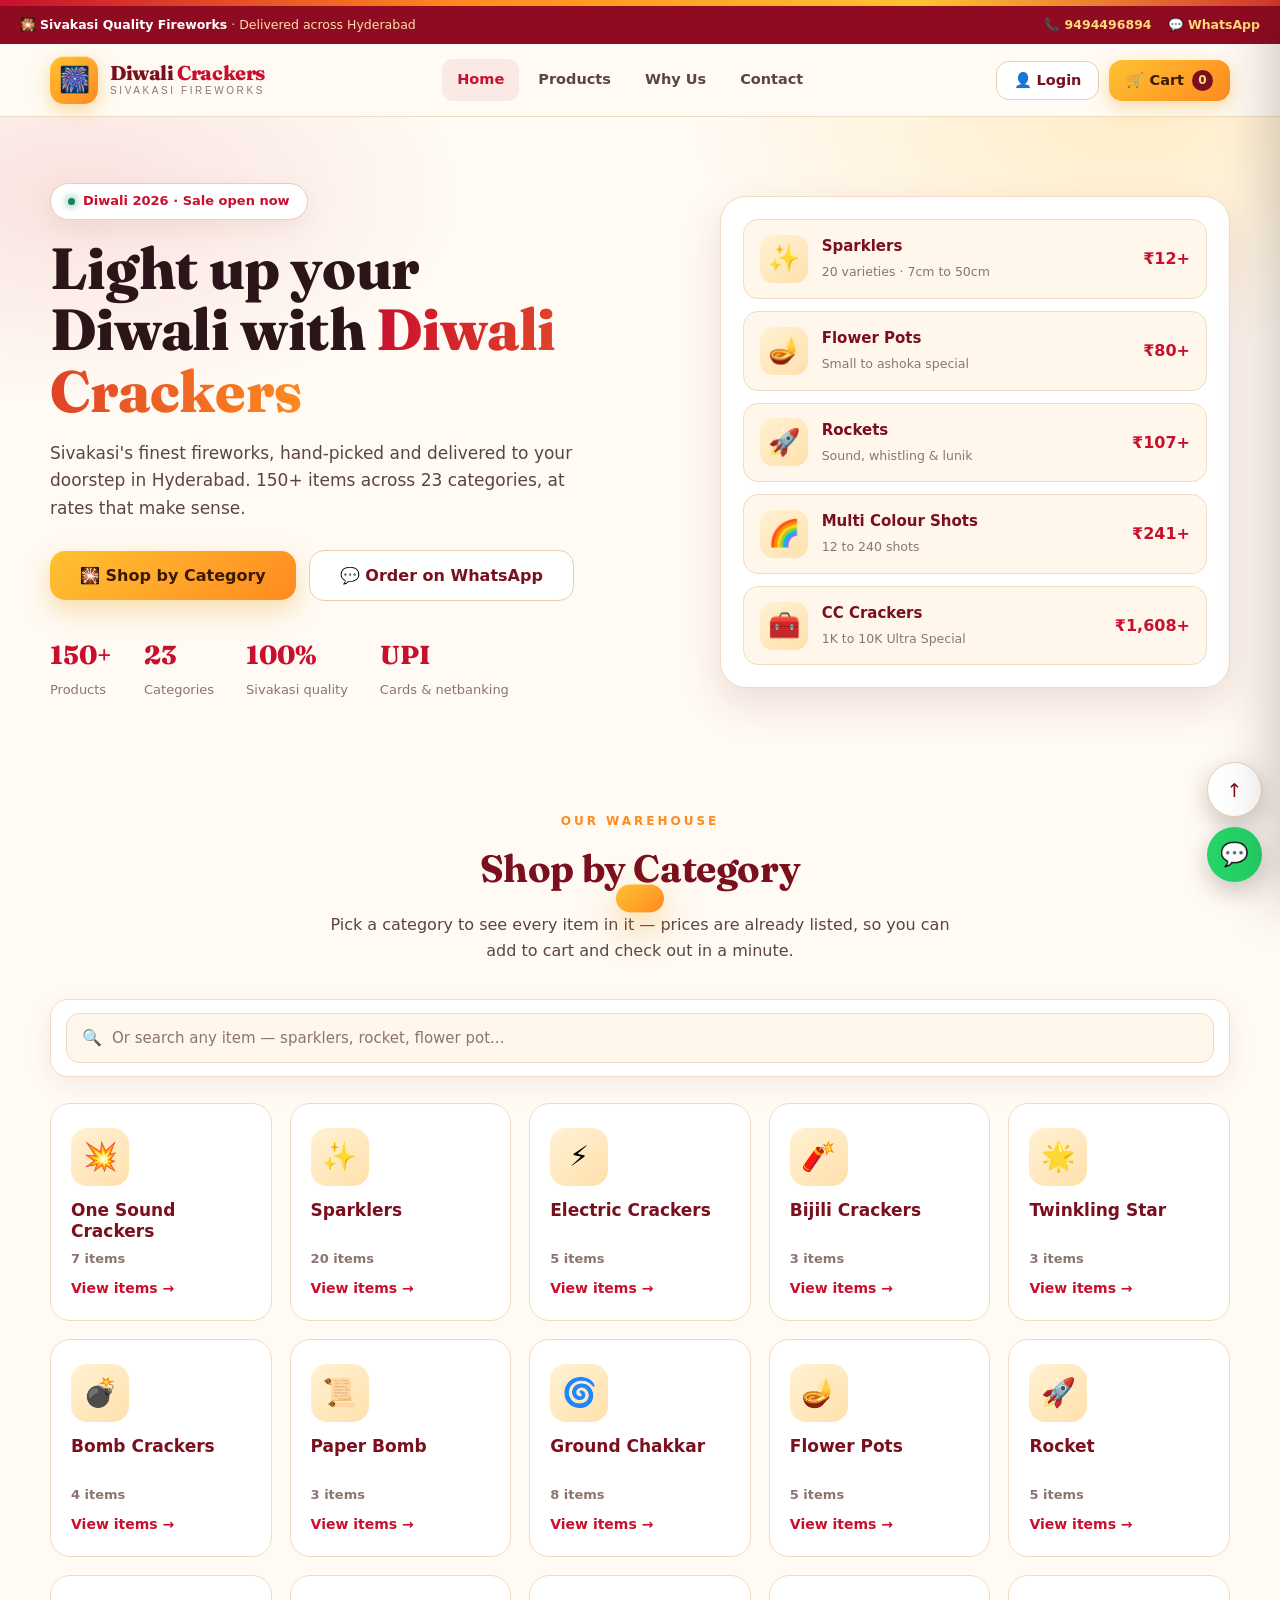
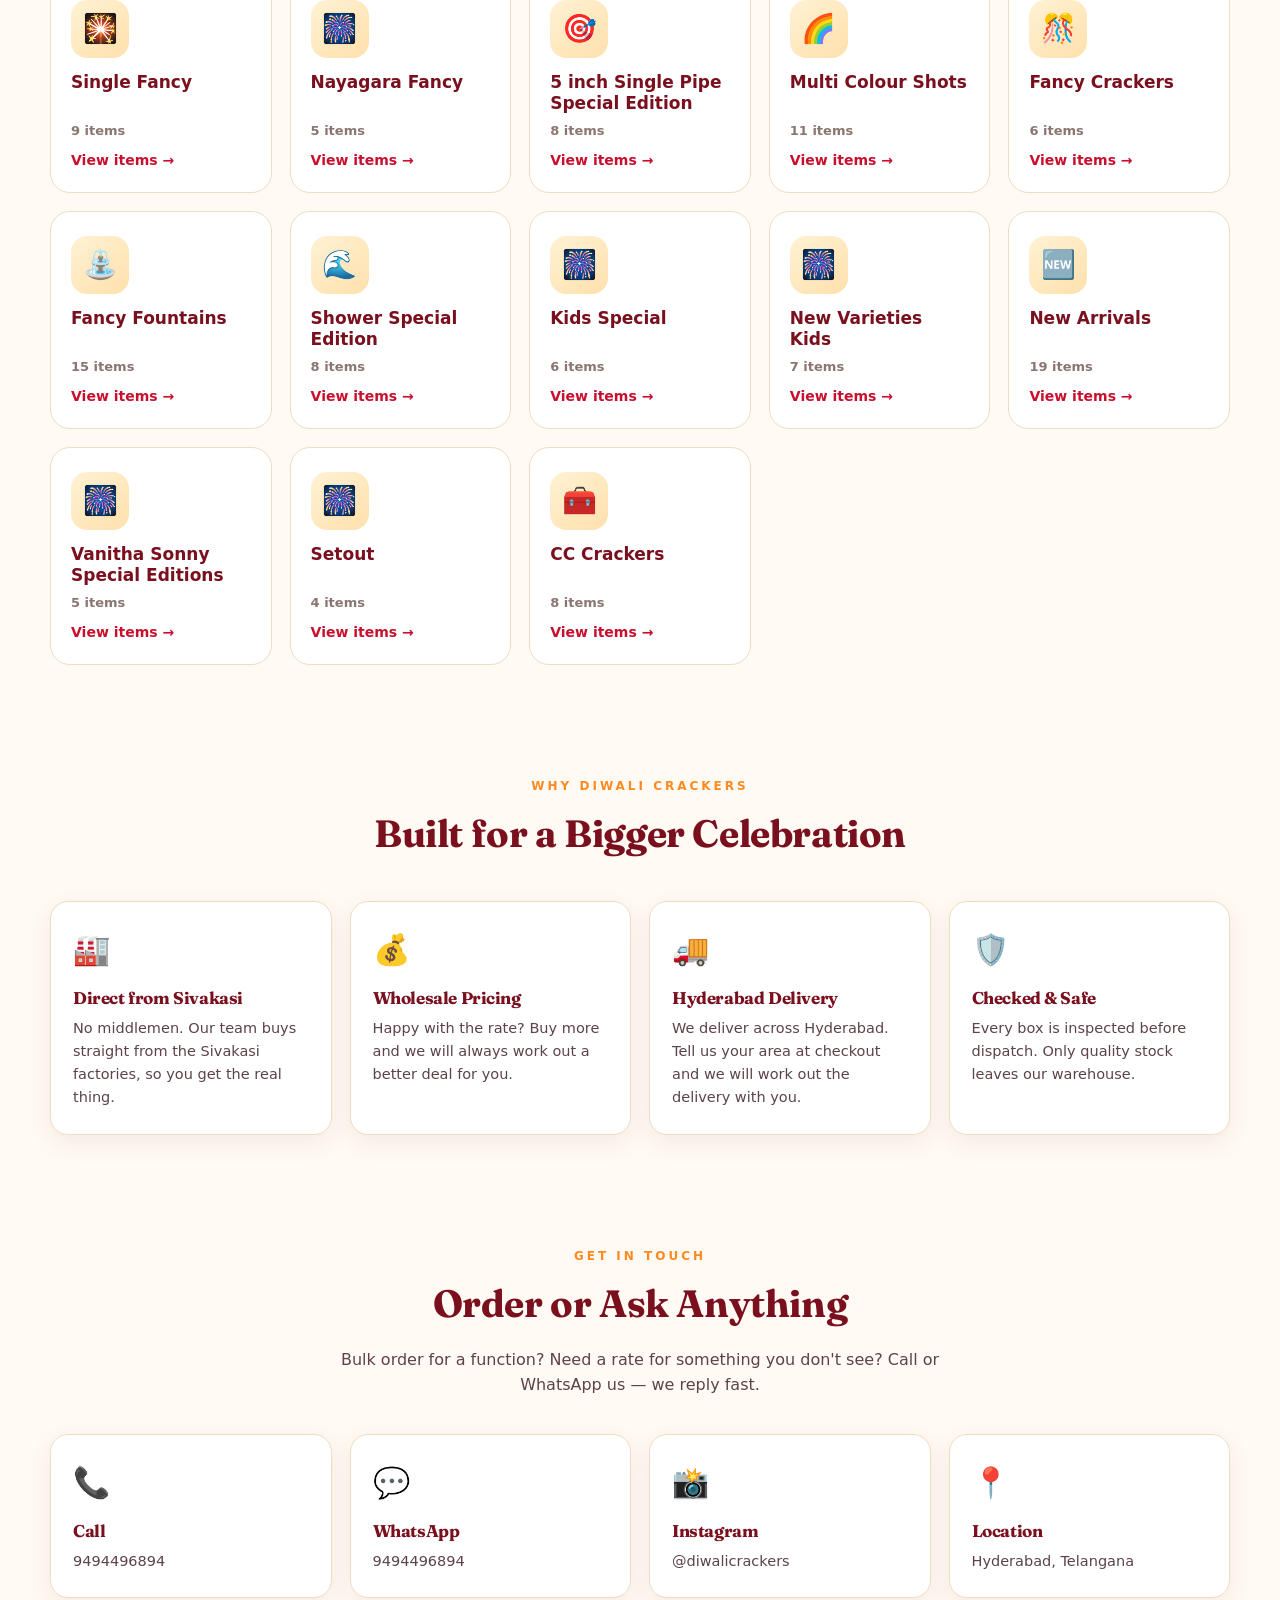
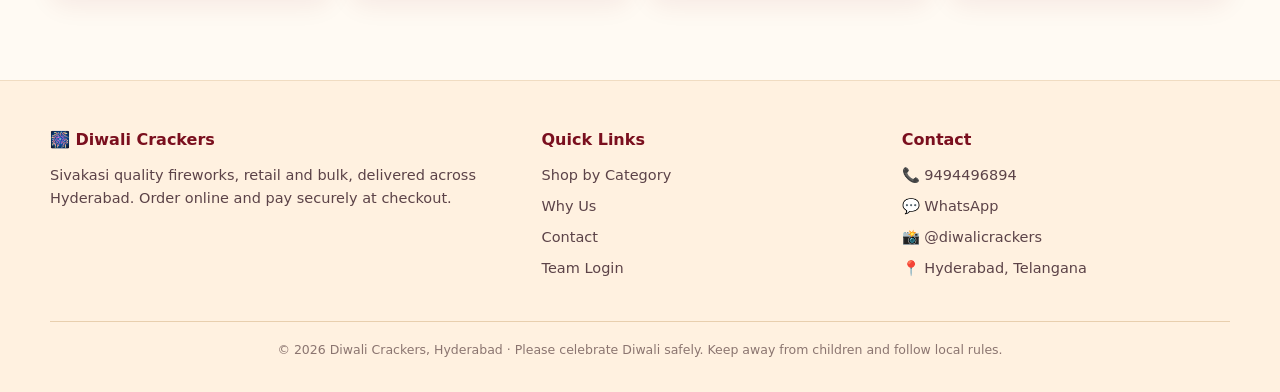
==== index.html @ 7f3614fd "Add files via upload" ====
<!DOCTYPE html>
<html lang="en">
<head>
<meta charset="UTF-8" />
<meta name="viewport" content="width=device-width, initial-scale=1.0" />
<title>Diwali Crackers — Sivakasi Fireworks | Hyderabad</title>
<meta name="description" content="Diwali Crackers — Sivakasi quality fireworks delivered across Hyderabad. Sparklers, flower pots, rockets, chakkars, aerial shots and more." />


<style type="text/css">@font-face {font-family:'Outfit';font-style:normal;font-weight:300;src:url(/cf-fonts/v/outfit/5.2.8/latin/wght/normal.woff2);unicode-range:U+0000-00FF,U+0131,U+0152-0153,U+02BB-02BC,U+02C6,U+02DA,U+02DC,U+0304,U+0308,U+0329,U+2000-206F,U+20AC,U+2122,U+2191,U+2193,U+2212,U+2215,U+FEFF,U+FFFD;font-display:swap;}@font-face {font-family:'Outfit';font-style:normal;font-weight:300;src:url(/cf-fonts/v/outfit/5.2.8/latin-ext/wght/normal.woff2);unicode-range:U+0100-02BA,U+02BD-02C5,U+02C7-02CC,U+02CE-02D7,U+02DD-02FF,U+0304,U+0308,U+0329,U+1D00-1DBF,U+1E00-1E9F,U+1EF2-1EFF,U+2020,U+20A0-20AB,U+20AD-20C0,U+2113,U+2C60-2C7F,U+A720-A7FF;font-display:swap;}@font-face {font-family:'Outfit';font-style:normal;font-weight:400;src:url(/cf-fonts/v/outfit/5.2.8/latin/wght/normal.woff2);unicode-range:U+0000-00FF,U+0131,U+0152-0153,U+02BB-02BC,U+02C6,U+02DA,U+02DC,U+0304,U+0308,U+0329,U+2000-206F,U+20AC,U+2122,U+2191,U+2193,U+2212,U+2215,U+FEFF,U+FFFD;font-display:swap;}@font-face {font-family:'Outfit';font-style:normal;font-weight:400;src:url(/cf-fonts/v/outfit/5.2.8/latin-ext/wght/normal.woff2);unicode-range:U+0100-02BA,U+02BD-02C5,U+02C7-02CC,U+02CE-02D7,U+02DD-02FF,U+0304,U+0308,U+0329,U+1D00-1DBF,U+1E00-1E9F,U+1EF2-1EFF,U+2020,U+20A0-20AB,U+20AD-20C0,U+2113,U+2C60-2C7F,U+A720-A7FF;font-display:swap;}@font-face {font-family:'Outfit';font-style:normal;font-weight:500;src:url(/cf-fonts/v/outfit/5.2.8/latin/wght/normal.woff2);unicode-range:U+0000-00FF,U+0131,U+0152-0153,U+02BB-02BC,U+02C6,U+02DA,U+02DC,U+0304,U+0308,U+0329,U+2000-206F,U+20AC,U+2122,U+2191,U+2193,U+2212,U+2215,U+FEFF,U+FFFD;font-display:swap;}@font-face {font-family:'Outfit';font-style:normal;font-weight:500;src:url(/cf-fonts/v/outfit/5.2.8/latin-ext/wght/normal.woff2);unicode-range:U+0100-02BA,U+02BD-02C5,U+02C7-02CC,U+02CE-02D7,U+02DD-02FF,U+0304,U+0308,U+0329,U+1D00-1DBF,U+1E00-1E9F,U+1EF2-1EFF,U+2020,U+20A0-20AB,U+20AD-20C0,U+2113,U+2C60-2C7F,U+A720-A7FF;font-display:swap;}@font-face {font-family:'Outfit';font-style:normal;font-weight:600;src:url(/cf-fonts/v/outfit/5.2.8/latin/wght/normal.woff2);unicode-range:U+0000-00FF,U+0131,U+0152-0153,U+02BB-02BC,U+02C6,U+02DA,U+02DC,U+0304,U+0308,U+0329,U+2000-206F,U+20AC,U+2122,U+2191,U+2193,U+2212,U+2215,U+FEFF,U+FFFD;font-display:swap;}@font-face {font-family:'Outfit';font-style:normal;font-weight:600;src:url(/cf-fonts/v/outfit/5.2.8/latin-ext/wght/normal.woff2);unicode-range:U+0100-02BA,U+02BD-02C5,U+02C7-02CC,U+02CE-02D7,U+02DD-02FF,U+0304,U+0308,U+0329,U+1D00-1DBF,U+1E00-1E9F,U+1EF2-1EFF,U+2020,U+20A0-20AB,U+20AD-20C0,U+2113,U+2C60-2C7F,U+A720-A7FF;font-display:swap;}@font-face {font-family:'Outfit';font-style:normal;font-weight:700;src:url(/cf-fonts/v/outfit/5.2.8/latin/wght/normal.woff2);unicode-range:U+0000-00FF,U+0131,U+0152-0153,U+02BB-02BC,U+02C6,U+02DA,U+02DC,U+0304,U+0308,U+0329,U+2000-206F,U+20AC,U+2122,U+2191,U+2193,U+2212,U+2215,U+FEFF,U+FFFD;font-display:swap;}@font-face {font-family:'Outfit';font-style:normal;font-weight:700;src:url(/cf-fonts/v/outfit/5.2.8/latin-ext/wght/normal.woff2);unicode-range:U+0100-02BA,U+02BD-02C5,U+02C7-02CC,U+02CE-02D7,U+02DD-02FF,U+0304,U+0308,U+0329,U+1D00-1DBF,U+1E00-1E9F,U+1EF2-1EFF,U+2020,U+20A0-20AB,U+20AD-20C0,U+2113,U+2C60-2C7F,U+A720-A7FF;font-display:swap;}@font-face {font-family:'Outfit';font-style:normal;font-weight:800;src:url(/cf-fonts/v/outfit/5.2.8/latin-ext/wght/normal.woff2);unicode-range:U+0100-02BA,U+02BD-02C5,U+02C7-02CC,U+02CE-02D7,U+02DD-02FF,U+0304,U+0308,U+0329,U+1D00-1DBF,U+1E00-1E9F,U+1EF2-1EFF,U+2020,U+20A0-20AB,U+20AD-20C0,U+2113,U+2C60-2C7F,U+A720-A7FF;font-display:swap;}@font-face {font-family:'Outfit';font-style:normal;font-weight:800;src:url(/cf-fonts/v/outfit/5.2.8/latin/wght/normal.woff2);unicode-range:U+0000-00FF,U+0131,U+0152-0153,U+02BB-02BC,U+02C6,U+02DA,U+02DC,U+0304,U+0308,U+0329,U+2000-206F,U+20AC,U+2122,U+2191,U+2193,U+2212,U+2215,U+FEFF,U+FFFD;font-display:swap;}@font-face {font-family:'Fraunces';font-style:normal;font-weight:600;src:url(/cf-fonts/v/fraunces/5.2.9/latin/opsz/normal.woff2);unicode-range:U+0000-00FF,U+0131,U+0152-0153,U+02BB-02BC,U+02C6,U+02DA,U+02DC,U+0304,U+0308,U+0329,U+2000-206F,U+20AC,U+2122,U+2191,U+2193,U+2212,U+2215,U+FEFF,U+FFFD;font-display:swap;}@font-face {font-family:'Fraunces';font-style:normal;font-weight:600;src:url(/cf-fonts/v/fraunces/5.2.9/latin-ext/opsz/normal.woff2);unicode-range:U+0100-02BA,U+02BD-02C5,U+02C7-02CC,U+02CE-02D7,U+02DD-02FF,U+0304,U+0308,U+0329,U+1D00-1DBF,U+1E00-1E9F,U+1EF2-1EFF,U+2020,U+20A0-20AB,U+20AD-20C0,U+2113,U+2C60-2C7F,U+A720-A7FF;font-display:swap;}@font-face {font-family:'Fraunces';font-style:normal;font-weight:600;src:url(/cf-fonts/v/fraunces/5.2.9/vietnamese/opsz/normal.woff2);unicode-range:U+0102-0103,U+0110-0111,U+0128-0129,U+0168-0169,U+01A0-01A1,U+01AF-01B0,U+0300-0301,U+0303-0304,U+0308-0309,U+0323,U+0329,U+1EA0-1EF9,U+20AB;font-display:swap;}@font-face {font-family:'Fraunces';font-style:normal;font-weight:800;src:url(/cf-fonts/v/fraunces/5.2.9/latin-ext/opsz/normal.woff2);unicode-range:U+0100-02BA,U+02BD-02C5,U+02C7-02CC,U+02CE-02D7,U+02DD-02FF,U+0304,U+0308,U+0329,U+1D00-1DBF,U+1E00-1E9F,U+1EF2-1EFF,U+2020,U+20A0-20AB,U+20AD-20C0,U+2113,U+2C60-2C7F,U+A720-A7FF;font-display:swap;}@font-face {font-family:'Fraunces';font-style:normal;font-weight:800;src:url(/cf-fonts/v/fraunces/5.2.9/latin/opsz/normal.woff2);unicode-range:U+0000-00FF,U+0131,U+0152-0153,U+02BB-02BC,U+02C6,U+02DA,U+02DC,U+0304,U+0308,U+0329,U+2000-206F,U+20AC,U+2122,U+2191,U+2193,U+2212,U+2215,U+FEFF,U+FFFD;font-display:swap;}@font-face {font-family:'Fraunces';font-style:normal;font-weight:800;src:url(/cf-fonts/v/fraunces/5.2.9/vietnamese/opsz/normal.woff2);unicode-range:U+0102-0103,U+0110-0111,U+0128-0129,U+0168-0169,U+01A0-01A1,U+01AF-01B0,U+0300-0301,U+0303-0304,U+0308-0309,U+0323,U+0329,U+1EA0-1EF9,U+20AB;font-display:swap;}</style>
<link rel="stylesheet" href="ui.css" />
</head>
<body>

<div class="garland"></div>

<!-- TOP BAR -->
<div class="topbar">
  <div>🎇 <b>Sivakasi Quality Fireworks</b> · Delivered across Hyderabad</div>
  <div class="tb-r">
    <a href="tel:+919494496894">📞 9494496894</a>
    <a href="https://wa.me/919494496894" target="_blank" rel="noopener">💬 WhatsApp</a>
  </div>
</div>

<!-- HEADER -->
<header>
  <div class="wrap nav">
    <div class="brand">
      <div class="logo">🎆</div>
      <div>
        <h1>Diwali <span>Crackers</span></h1>
        <p>Sivakasi Fireworks</p>
      </div>
    </div>
    <nav class="links" id="links">
      <a href="#home" class="on">Home</a>
      <a href="#shop">Products</a>
      <a href="#why">Why Us</a>
      <a href="#contact">Contact</a>
    </nav>
    <div style="display:flex;gap:10px;align-items:center">
      <button class="hbtn" id="userChip">👤 Login</button>
      <button class="hbtn cart" id="openCart">🛒 Cart <span class="badge" id="cartCount">0</span></button>
      <button class="menu-btn" id="menuBtn" aria-label="Menu">☰</button>
    </div>
  </div>
</header>

<!-- HERO -->
<section class="hero" id="home">
  <div class="wrap hero-grid">
    <div>
      <span class="pill"><span class="dot"></span> Diwali 2026 · Sale open now</span>
      <h2 class="big">Light up your<br>Diwali with <em>Diwali Crackers</em></h2>
      <p class="lead">Sivakasi's finest fireworks, hand-picked and delivered to your doorstep in Hyderabad. 150+ items across 23 categories, at rates that make sense.</p>
      <div class="cta">
        <button class="btn gold" onclick="document.getElementById('shop').scrollIntoView({behavior:'smooth'})">🎇 Shop by Category</button>
        <button class="btn line" id="heroWa">💬 Order on WhatsApp</button>
      </div>
      <div class="stats">
        <div class="stat"><b>150+</b><span>Products</span></div>
        <div class="stat"><b>23</b><span>Categories</span></div>
        <div class="stat"><b>100%</b><span>Sivakasi quality</span></div>
        <div class="stat"><b>UPI</b><span>Cards &amp; netbanking</span></div>
      </div>
    </div>

    <div class="hero-art">
      <div class="art-row">
        <div class="em">✨</div>
        <div><b>Sparklers</b><span>20 varieties · 7cm to 50cm</span></div>
        <div class="p">₹12+</div>
      </div>
      <div class="art-row">
        <div class="em">🪔</div>
        <div><b>Flower Pots</b><span>Small to ashoka special</span></div>
        <div class="p">₹80+</div>
      </div>
      <div class="art-row">
        <div class="em">🚀</div>
        <div><b>Rockets</b><span>Sound, whistling &amp; lunik</span></div>
        <div class="p">₹107+</div>
      </div>
      <div class="art-row">
        <div class="em">🌈</div>
        <div><b>Multi Colour Shots</b><span>12 to 240 shots</span></div>
        <div class="p">₹241+</div>
      </div>
      <div class="art-row">
        <div class="em">🧰</div>
        <div><b>CC Crackers</b><span>1K to 10K Ultra Special</span></div>
        <div class="p">₹1,608+</div>
      </div>
    </div>
  </div>
</section>

<!-- SHOP -->
<section class="block" id="shop">
  <div class="wrap">
    <div class="head">
      <div class="kicker">Our Warehouse</div>
      <h3 id="gridTitle">Shop by Category</h3>
      <p>Pick a category to see every item in it — prices are already listed, so you can add to cart and check out in a minute.</p>
    </div>

    <div class="toolbar">
      <div class="search">
        <span>🔍</span>
        <input type="text" id="searchInput" placeholder="Or search any item — sparklers, rocket, flower pot..." />
      </div>
    </div>

    <div class="backbar" id="backbar" style="display:none">
      <button class="backbtn" id="backBtn">← All Categories</button>
      <span class="crumb" id="crumb"></span>
      <span class="cat-count-pill" id="catCount"></span>
    </div>

    <div class="grid" id="grid"></div>
  </div>
</section>

<!-- WHY -->
<section class="block" id="why">
  <div class="wrap">
    <div class="head">
      <div class="kicker">Why Diwali Crackers</div>
      <h3>Built for a Bigger Celebration</h3>
    </div>
    <div class="why">
      <div class="wcard"><div class="em">🏭</div><h4>Direct from Sivakasi</h4><p>No middlemen. Our team buys straight from the Sivakasi factories, so you get the real thing.</p></div>
      <div class="wcard"><div class="em">💰</div><h4>Wholesale Pricing</h4><p>Happy with the rate? Buy more and we will always work out a better deal for you.</p></div>
      <div class="wcard"><div class="em">🚚</div><h4>Hyderabad Delivery</h4><p>We deliver across Hyderabad. Tell us your area at checkout and we will work out the delivery with you.</p></div>
      <div class="wcard"><div class="em">🛡️</div><h4>Checked &amp; Safe</h4><p>Every box is inspected before dispatch. Only quality stock leaves our warehouse.</p></div>
    </div>
  </div>
</section>

<!-- CONTACT -->
<section class="block" id="contact">
  <div class="wrap">
    <div class="head">
      <div class="kicker">Get in touch</div>
      <h3>Order or Ask Anything</h3>
      <p>Bulk order for a function? Need a rate for something you don't see? Call or WhatsApp us — we reply fast.</p>
    </div>
    <div class="why">
      <a class="wcard" href="tel:+919494496894"><div class="em">📞</div><h4>Call</h4><p>9494496894</p></a>
      <a class="wcard" href="https://wa.me/919494496894" target="_blank" rel="noopener"><div class="em">💬</div><h4>WhatsApp</h4><p>9494496894</p></a>
      <a class="wcard" href="https://www.instagram.com/diwalicrackers/" target="_blank" rel="noopener"><div class="em">📸</div><h4>Instagram</h4><p>@diwalicrackers</p></a>
      <div class="wcard"><div class="em">📍</div><h4>Location</h4><p>Hyderabad, Telangana</p></div>
    </div>
  </div>
</section>

<!-- FOOTER -->
<footer>
  <div class="wrap">
    <div class="fgrid">
      <div>
        <h5>🎆 Diwali Crackers</h5>
        <p>Sivakasi quality fireworks, retail and bulk, delivered across Hyderabad. Order online and pay securely at checkout.</p>
      </div>
      <div>
        <h5>Quick Links</h5>
        <a href="#shop">Shop by Category</a>
        <a href="#why">Why Us</a>
        <a href="#contact">Contact</a>
        <a href="admin.html">Team Login</a>
      </div>
      <div>
        <h5>Contact</h5>
        <a href="tel:+919494496894">📞 9494496894</a>
        <a href="https://wa.me/919494496894" target="_blank" rel="noopener">💬 WhatsApp</a>
        <a href="https://www.instagram.com/diwalicrackers/" target="_blank" rel="noopener">📸 @diwalicrackers</a>
        <a href="#contact">📍 Hyderabad, Telangana</a>
      </div>
    </div>
    <div class="fbot">
      © 2026 Diwali Crackers, Hyderabad · Please celebrate Diwali safely. Keep away from children and follow local rules.
    </div>
  </div>
</footer>

<!-- CART DRAWER -->
<div class="scrim" id="scrim"></div>
<aside class="drawer" id="drawer">
  <div class="dr-head">
    <h4>🛒 Your Cart</h4>
    <button class="icon-x" id="closeCart">✕</button>
  </div>
  <div class="dr-body" id="drBody"></div>
  <div class="dr-foot" id="drFoot">
    <div class="tot"><span>Subtotal</span><b id="drTotal">₹0</b></div>
    <div class="saved" id="drSaved"></div>
    <div class="min-note" id="drMinNote"></div>
    <button class="btn gold" style="width:100%;justify-content:center" id="checkout">Proceed to Checkout →</button>
    <p class="hint" style="text-align:center;margin-top:10px">Secure online payment at checkout</p>
  </div>
</aside>

<!-- LOGIN MODAL -->
<div class="modal" id="loginModal">
  <div class="mbox">
    <div class="mh">
      <div><h4>Login to Continue</h4><p>Just your name and mobile number — that's all we need.</p></div>
      <button class="icon-x close-modal">✕</button>
    </div>

    <div class="mbody">
      <div class="field"><label>Your Name</label><input type="text" id="loginName" placeholder="e.g. Ramesh" /></div>
      <div class="field"><label>Mobile Number</label><input type="tel" id="loginPhone" placeholder="10-digit mobile number" maxlength="10" /></div>
      <button class="btn gold" style="width:100%;justify-content:center" id="doLogin">Continue →</button>
      <p class="hint" style="text-align:center">We use your number only to confirm your order — no spam calls.</p>
    </div>
  </div>
</div>

<!-- ACCOUNT MODAL -->
<div class="modal" id="acctModal">
  <div class="mbox">
    <div class="mh">
      <div><h4 id="acctName">My Account</h4><p id="acctPhone"></p></div>
      <button class="icon-x close-modal">✕</button>
    </div>
    <div class="mbody">
      <h5 style="font-size:13px;letter-spacing:1.4px;text-transform:uppercase;color:var(--mut);font-family:'Outfit',sans-serif">My Orders</h5>
      <div id="acctOrders"></div>
      <button class="btn line" style="width:100%;justify-content:center" id="logout">Log out</button>
    </div>
  </div>
</div>

<!-- CHECKOUT MODAL -->
<div class="modal" id="checkoutModal">
  <div class="mbox">
    <div class="mh">
      <div><h4>Checkout</h4><p>Add your delivery details and confirm the order.</p></div>
      <button class="icon-x close-modal">✕</button>
    </div>
    <div class="mbody">
      <div id="coLines" style="display:grid;gap:8px;padding:14px;border-radius:14px;background:var(--surface2);border:1px solid var(--line)"></div>
      <div class="tot" style="margin-top:2px"><span>Order Total</span><b id="coTotal">₹0</b></div>
      <div class="two">
        <div class="field"><label>Full Name</label><input type="text" id="coName" /></div>
        <div class="field"><label>Mobile Number</label><input type="tel" id="coPhone" maxlength="10" /></div>
      </div>
      <div class="field"><label>Delivery Address</label><textarea id="coAddr" placeholder="House no, street, landmark..."></textarea></div>
      <div class="field"><label>Area / Pincode</label><input type="text" id="coArea" placeholder="e.g. Kukatpally, 500072" /></div>
      <button class="btn red" style="width:100%;justify-content:center" id="placeOrder">Place Order →</button>
      <p class="hint" style="text-align:center">We'll confirm your order on WhatsApp within a few minutes.</p>
    </div>
  </div>
</div>

<!-- SUCCESS MODAL -->
<div class="modal" id="okModal">
  <div class="mbox">
    <div class="mbody" style="text-align:center;padding-top:32px">
      <div style="font-size:52px;margin-bottom:8px">🎆</div>
      <h4 style="font-size:22px;margin-bottom:8px">Order Placed!</h4>
      <p class="hint">Your order <b id="okOrderId" style="color:var(--red)"></b> has been received. Our team will call you shortly to confirm delivery.</p>
      <div class="ok-note" style="margin-top:6px">Our team will call you to confirm and take the payment.</div>
      <a class="btn gold" style="width:100%;justify-content:center;margin-top:4px;text-decoration:none" id="okMsgLink" target="_blank" rel="noopener">📩 Send order on WhatsApp</a>
      <button class="btn line" style="width:100%;justify-content:center;margin-top:8px" id="closeOk">Continue Shopping</button>
    </div>
  </div>
</div>

<div class="toast" id="toast"></div>

<div class="fab">
  <button class="up" id="toTop">↑</button>
  <button class="wa" id="floatWa" aria-label="Chat on WhatsApp">💬</button>
</div>

<script src="data.js"></script>
<script src="app.js"></script>
</body>
</html>
---- ui.css ----
@import url('https://fonts.googleapis.com/css2?family=Outfit:wght@300;400;500;600;700;800&family=Fraunces:opsz,wght@9..144,600;9..144,800&display=swap');

:root{
  /* light festive palette */
  --bg:#fffaf3;
  --bg2:#fff1e0;
  --surface:#ffffff;
  --surface2:#fff7ec;
  --line:#f0dcc2;
  --line2:#e8cfae;

  --red:#c8102e;
  --red-d:#8f0b21;
  --maroon:#7a0f1e;
  --gold:#e59a00;
  --gold-l:#ffc233;
  --amber:#ff8a1f;

  --ink:#2b1519;
  --ink2:#5c4348;
  --mut:#8b7570;
  --ok:#12855f;

  --r:18px;
  --sh:0 8px 26px rgba(122,15,30,.07);
  --sh2:0 16px 40px rgba(122,15,30,.13);
}

*{margin:0;padding:0;box-sizing:border-box}
html{scroll-behavior:smooth}
body{
  font-family:'Outfit',system-ui,-apple-system,sans-serif;
  background:var(--bg);color:var(--ink);line-height:1.6;
  -webkit-font-smoothing:antialiased;overflow-x:hidden;
}
a{color:inherit;text-decoration:none}
.wrap{max-width:1220px;margin:0 auto;padding:0 20px;position:relative}
button,input,select,textarea{font-family:inherit}
h1,h2,h3,h4{font-family:'Fraunces','Outfit',serif;letter-spacing:-.4px}

/* ---------- festive garland strip ---------- */
.garland{height:6px;background:linear-gradient(90deg,
  var(--red) 0%,var(--amber) 18%,var(--gold-l) 36%,var(--red) 54%,var(--amber) 72%,var(--gold-l) 90%,var(--red) 100%);
  background-size:200% 100%;animation:slide 12s linear infinite}
@keyframes slide{to{background-position:-200% 0}}

/* ---------- topbar ---------- */
.topbar{
  background:var(--red-d);color:#ffe0a8;font-size:12.5px;
  display:flex;justify-content:space-between;gap:10px;flex-wrap:wrap;padding:9px 20px;
}
.topbar b{color:#fff}
.topbar .tb-r{display:flex;gap:16px;flex-wrap:wrap}
.topbar a{color:#ffd97a;font-weight:600}
.topbar a:hover{color:#fff}

/* ---------- header ---------- */
header{
  position:sticky;top:0;z-index:40;background:rgba(255,250,243,.94);
  backdrop-filter:blur(14px) saturate(150%);
  border-bottom:1px solid var(--line);
}
.nav{display:flex;align-items:center;justify-content:space-between;gap:16px;padding:12px 20px}
.brand{display:flex;align-items:center;gap:12px;cursor:pointer}
.logo{
  width:48px;height:48px;border-radius:14px;display:grid;place-items:center;font-size:25px;
  background:linear-gradient(140deg,var(--gold-l),var(--amber));
  box-shadow:0 6px 18px rgba(229,154,0,.34),inset 0 1px 0 rgba(255,255,255,.6);
}
.brand h1{font-size:20px;font-weight:800;line-height:1.05;color:var(--maroon)}
.brand h1 span{color:var(--red)}
.brand p{font-size:10px;letter-spacing:2.6px;text-transform:uppercase;color:var(--mut);font-family:'Outfit',sans-serif}
.links{display:flex;align-items:center;gap:4px}
.links a{padding:9px 15px;border-radius:11px;font-weight:600;font-size:14.5px;color:var(--ink2);transition:.2s}
.links a:hover,.links a.on{color:var(--red);background:rgba(200,16,46,.07)}
.hbtn{
  display:flex;align-items:center;gap:8px;padding:10px 17px;border-radius:13px;
  border:1.5px solid var(--line2);background:#fff;color:var(--maroon);
  font-weight:700;font-size:14.5px;cursor:pointer;transition:.2s;
}
.hbtn:hover{border-color:var(--gold);background:var(--surface2)}
.hbtn.cart{background:linear-gradient(140deg,var(--gold-l),var(--amber));color:#3a1a00;border:0;
  box-shadow:0 6px 18px rgba(229,154,0,.32)}
.hbtn.cart:hover{transform:translateY(-1px);box-shadow:0 9px 24px rgba(229,154,0,.42)}
.badge{min-width:21px;height:21px;padding:0 6px;border-radius:11px;background:var(--maroon);color:#ffd97a;
  font-size:12px;font-weight:800;display:grid;place-items:center}
.menu-btn{display:none;background:#fff;border:1.5px solid var(--line2);color:var(--maroon);
  font-size:20px;padding:7px 13px;border-radius:11px;cursor:pointer}

/* ---------- hero ---------- */
.hero{padding:66px 0 54px;background:
  radial-gradient(700px 380px at 88% 0%,rgba(255,194,51,.22),transparent 62%),
  radial-gradient(620px 340px at 6% 12%,rgba(200,16,46,.1),transparent 62%);}
.hero-grid{display:grid;grid-template-columns:1.1fr .9fr;gap:46px;align-items:center}
.pill{
  display:inline-flex;align-items:center;gap:8px;padding:7px 17px;border-radius:30px;
  background:#fff;border:1.5px solid var(--line2);color:var(--red);
  font-size:13px;font-weight:700;margin-bottom:18px;box-shadow:var(--sh);
}
.pill .dot{width:7px;height:7px;border-radius:50%;background:var(--ok);box-shadow:0 0 9px var(--ok)}
h2.big{font-size:clamp(34px,5.2vw,58px);line-height:1.06;font-weight:800}
h2.big em{font-style:normal;color:var(--red);
  background:linear-gradient(96deg,var(--red),var(--amber));
  -webkit-background-clip:text;background-clip:text;color:transparent}
.hero p.lead{margin:18px 0 28px;font-size:17px;color:var(--ink2);max-width:560px}
.cta{display:flex;gap:13px;flex-wrap:wrap;align-items:center}
.btn{
  display:inline-flex;align-items:center;gap:9px;padding:15px 30px;border-radius:15px;
  font-weight:700;font-size:16px;cursor:pointer;border:0;transition:.22s;
}
.btn.gold{background:linear-gradient(140deg,var(--gold-l),var(--amber));color:#3a1a00;
  box-shadow:0 10px 26px rgba(229,154,0,.3)}
.btn.gold:hover{transform:translateY(-2px);box-shadow:0 15px 34px rgba(229,154,0,.42)}
.btn.red{background:linear-gradient(140deg,var(--red),var(--red-d));color:#fff;
  box-shadow:0 10px 26px rgba(200,16,46,.26)}
.btn.red:hover{transform:translateY(-2px)}
.btn.line{background:#fff;border:1.5px solid var(--line2);color:var(--maroon)}
.btn.line:hover{border-color:var(--gold);background:var(--surface2)}
.stats{display:flex;gap:32px;margin-top:34px;flex-wrap:wrap}
.stat b{display:block;font-size:26px;font-weight:800;color:var(--red);font-family:'Fraunces',serif}
.stat span{font-size:13px;color:var(--mut)}

.hero-art{background:#fff;border:1px solid var(--line);border-radius:26px;padding:22px;
  box-shadow:var(--sh2);display:grid;gap:12px}
.art-row{display:flex;align-items:center;gap:14px;padding:14px 16px;border-radius:15px;
  background:var(--surface2);border:1px solid var(--line)}
.art-row .em{font-size:26px;width:48px;height:48px;border-radius:13px;display:grid;place-items:center;
  background:linear-gradient(140deg,#fff2d4,#ffe0ac)}
.art-row div b{display:block;font-size:15px;color:var(--maroon)}
.art-row div span{font-size:12.5px;color:var(--mut)}
.art-row .p{margin-left:auto;font-weight:800;color:var(--red);font-size:16px}

/* ---------- sections ---------- */
section.block{padding:56px 0}
.head{text-align:center;margin-bottom:36px}
.kicker{font-size:12px;letter-spacing:3px;text-transform:uppercase;color:var(--amber);font-weight:800}
.head h3{font-size:clamp(26px,3.6vw,38px);margin:8px 0 12px;color:var(--maroon)}
.head p{color:var(--ink2);max-width:640px;margin:0 auto;font-size:16px}

/* ---------- toolbar ---------- */
.toolbar{
  background:#fff;border:1px solid var(--line);border-radius:18px;padding:13px 15px;
  display:flex;gap:12px;align-items:center;flex-wrap:wrap;margin-bottom:26px;box-shadow:var(--sh);
  position:sticky;top:76px;z-index:30;
}
.search{flex:1;min-width:220px;display:flex;align-items:center;gap:10px;
  background:var(--surface2);border:1.5px solid var(--line);border-radius:13px;padding:11px 15px}
.search input{flex:1;background:none;border:0;outline:0;color:var(--ink);font-size:15px}
.search input::placeholder{color:var(--mut)}

/* ---------- item photos ---------- */
.pc-photo{
  width:100%;height:190px;border-radius:14px;overflow:hidden;flex:none;
  border:1px solid var(--line);background:#fff3d6;margin-bottom:14px;
}
.pc-photo img{width:100%;height:100%;object-fit:cover;display:block}
.ct-photo{
  width:100%;height:150px;border-radius:14px;overflow:hidden;margin-bottom:13px;
  border:1px solid var(--line);background:#fff3d6;
}
.ct-photo img{width:100%;height:100%;object-fit:cover;display:block}

/* ---------- category tiles ---------- */
.cat-grid{display:grid;grid-template-columns:repeat(auto-fill,minmax(214px,1fr));gap:18px}
.cat-tile{
  position:relative;background:#fff;border:1px solid var(--line);border-radius:20px;
  padding:24px 20px;cursor:pointer;transition:.24s;overflow:hidden;text-align:left;
}
.cat-tile:before{
  content:"";position:absolute;inset:0;background:linear-gradient(140deg,rgba(255,194,51,.16),transparent 60%);
  opacity:0;transition:.26s;
}
.cat-tile:hover{transform:translateY(-5px);border-color:var(--gold);box-shadow:var(--sh2)}
.cat-tile:hover:before{opacity:1}
.ct-em{
  font-size:28px;width:58px;height:58px;border-radius:16px;display:grid;place-items:center;
  background:linear-gradient(140deg,#fff2d4,#ffe0ac);margin-bottom:14px;position:relative;
}
.ct-name{font-size:17px;font-weight:800;color:var(--maroon);line-height:1.25;position:relative;
  margin-bottom:7px;min-height:44px}
.ct-count{font-size:13px;color:var(--mut);font-weight:600;position:relative}
.ct-go{display:flex;align-items:center;gap:6px;margin-top:14px;color:var(--red);
  font-weight:700;font-size:14px;position:relative}
.cat-tile:hover .ct-go{gap:10px}

/* ---------- back bar ---------- */
.backbar{
  display:flex;align-items:center;gap:14px;flex-wrap:wrap;margin-bottom:22px;
  position:relative;z-index:35;
}
.backbtn{
  display:inline-flex;align-items:center;gap:8px;padding:11px 18px;border-radius:13px;
  background:#fff;border:1.5px solid var(--line2);color:var(--maroon);font-weight:700;
  font-size:14.5px;cursor:pointer;transition:.2s;position:relative;z-index:36;
}
.backbtn:hover{border-color:var(--gold);background:var(--surface2)}
.crumb{font-size:14.5px;color:var(--mut)}
.crumb b{color:var(--red)}
.cat-count-pill{margin-left:auto;background:var(--surface2);border:1px solid var(--line);
  padding:9px 16px;border-radius:30px;font-size:13.5px;font-weight:700;color:var(--maroon)}

/* ---------- product grid ---------- */
.grid{display:grid;grid-template-columns:repeat(auto-fill,minmax(268px,1fr));gap:20px}
.pcard{
  background:#fff;border:1px solid var(--line);border-radius:20px;padding:14px;
  display:flex;flex-direction:column;gap:12px;transition:.24s;
}
.pcard:hover{transform:translateY(-5px);border-color:var(--gold);box-shadow:var(--sh2)}
.pc-top{display:flex;flex-direction:column;gap:0}
.pc-em{
  width:100%;height:190px;border-radius:14px;display:grid;place-items:center;
  font-size:56px;background:linear-gradient(140deg,#fff2d4,#ffe0ac);
  border:1px solid var(--line);margin-bottom:14px;
}
.pc-body{min-width:0}
.pc-cat{
  font-size:10.5px;letter-spacing:1.4px;text-transform:uppercase;color:var(--amber);
  font-weight:800;white-space:nowrap;overflow:hidden;text-overflow:ellipsis;
}
.pc-name{
  font-size:16.5px;font-weight:700;line-height:1.3;margin-top:3px;color:var(--maroon);
  display:-webkit-box;-webkit-line-clamp:2;-webkit-box-orient:vertical;overflow:hidden;min-height:43px;
}
.pc-meta{font-size:12.5px;color:var(--mut)}
.pc-price{
  display:flex;align-items:baseline;gap:9px;margin-top:2px;flex-wrap:nowrap;
}
.pc-price b{font-size:23px;font-weight:800;color:var(--red);font-family:'Fraunces',serif}
.pc-price s{font-size:13px;color:var(--mut)}
.pc-price .save-tag{font-size:11.5px;font-weight:800;color:#fff;
  background:linear-gradient(140deg,#1aa678,#12855f);padding:4px 10px;border-radius:8px;margin-left:auto;
  letter-spacing:.2px}
.pc-price s{text-decoration:line-through;text-decoration-color:rgba(139,117,112,.55)}
.add{
  width:100%;padding:12px;border-radius:13px;border:1.5px solid var(--line2);
  background:#fff;color:var(--maroon);font-weight:800;font-size:14.5px;cursor:pointer;transition:.22s;
}
.add:hover{background:linear-gradient(140deg,var(--gold-l),var(--amber));color:#3a1a00;border-color:transparent}
.add.done{background:rgba(18,133,95,.1);color:var(--ok);border-color:rgba(18,133,95,.35)}

/* inline quantity stepper on the product card */
.stepper{
  width:100%;display:flex;align-items:center;justify-content:space-between;
  padding:6px;border-radius:13px;border:1.5px solid var(--gold);
  background:linear-gradient(140deg,#fff4d9,#ffe9bd);
}
.stepper button{
  width:38px;height:34px;border-radius:10px;border:0;cursor:pointer;
  background:#fff;color:var(--maroon);font-size:19px;font-weight:800;line-height:1;
  box-shadow:0 2px 6px rgba(122,15,30,.1);transition:.16s;
}
.stepper button:hover{background:var(--red);color:#fff}
.stepper button:active{transform:scale(.94)}
.stepper span{font-size:16px;font-weight:800;color:var(--maroon);min-width:26px;text-align:center}

/* ---------- why ---------- */
.why{display:grid;grid-template-columns:repeat(auto-fit,minmax(216px,1fr));gap:18px}
.wcard{background:#fff;border:1px solid var(--line);border-radius:18px;padding:24px 22px;
  transition:.24s;box-shadow:var(--sh)}
.wcard:hover{transform:translateY(-4px);border-color:var(--gold)}
.wcard .em{font-size:30px;margin-bottom:10px}
.wcard h4{font-size:17px;color:var(--maroon);margin-bottom:6px}
.wcard p{font-size:14.5px;color:var(--ink2)}

/* ---------- cart drawer ---------- */
.scrim{position:fixed;inset:0;background:rgba(43,21,25,.55);z-index:70;opacity:0;
  pointer-events:none;transition:.26s}
.scrim.open{opacity:1;pointer-events:auto}
.drawer{
  position:fixed;top:0;right:0;height:100%;width:min(430px,100%);z-index:80;background:#fff;
  border-left:1px solid var(--line);transform:translateX(102%);
  transition:.32s cubic-bezier(.4,0,.2,1);display:flex;flex-direction:column;
  box-shadow:-18px 0 50px rgba(43,21,25,.22);
}
.drawer.open{transform:none}
.dr-head{display:flex;align-items:center;justify-content:space-between;padding:19px 22px;
  border-bottom:1px solid var(--line);background:var(--surface2)}
.dr-head h4{font-size:18px;color:var(--maroon)}
.icon-x{background:#fff;border:1.5px solid var(--line2);color:var(--ink2);width:36px;height:36px;
  border-radius:11px;cursor:pointer;font-size:16px}
.icon-x:hover{background:var(--surface2);border-color:var(--gold)}
.dr-body{flex:1;overflow-y:auto;padding:16px 20px;display:flex;flex-direction:column;gap:12px}
.citem{display:flex;gap:13px;align-items:flex-start;padding:14px;border-radius:15px;
  background:var(--surface2);border:1px solid var(--line)}
.citem .ci-em{font-size:22px;width:42px;height:42px;flex:0 0 42px;border-radius:12px;display:grid;
  place-items:center;background:linear-gradient(140deg,#fff2d4,#ffe0ac)}
.citem .ci-n{font-size:14.5px;font-weight:700;line-height:1.25;color:var(--maroon)}
.citem .ci-p{font-size:12.5px;color:var(--mut)}
.qty{display:flex;align-items:center;gap:9px;margin-top:7px}
.qty button{width:27px;height:27px;border-radius:9px;border:1.5px solid var(--line2);background:#fff;
  color:var(--maroon);cursor:pointer;font-size:15px;font-weight:800;line-height:1}
.qty button:hover{background:#fff0cf;border-color:var(--gold)}
.qty span{min-width:22px;text-align:center;font-weight:800;font-size:14.5px}
.citem .ci-t{margin-left:auto;text-align:right}
.citem .ci-t b{font-size:15px;color:var(--red)}
.citem .rm{font-size:11.5px;color:var(--red);cursor:pointer;margin-top:6px;display:inline-block;font-weight:600}
.dr-foot{padding:19px 22px;border-top:1px solid var(--line);background:var(--surface2)}
.tot{display:flex;justify-content:space-between;align-items:baseline;margin-bottom:6px;
  font-size:14.5px;color:var(--ink2)}
.tot b{font-size:24px;font-weight:800;color:var(--red);font-family:'Fraunces',serif}
.saved{font-size:12.5px;color:var(--ok);margin-bottom:13px;font-weight:600}
.empty{text-align:center;color:var(--mut);padding:46px 10px;font-size:15px}
.empty .em{font-size:42px;display:block;margin-bottom:10px;opacity:.5}

/* ---------- modal ---------- */
.modal{position:fixed;inset:0;z-index:90;display:none;align-items:center;justify-content:center;
  padding:20px;background:rgba(43,21,25,.5)}
.modal.open{display:flex}
.mbox{background:#fff;border:1px solid var(--line);border-radius:22px;width:min(520px,100%);
  max-height:92vh;overflow-y:auto;box-shadow:0 30px 70px rgba(43,21,25,.3);
  animation:pop .22s ease}
@keyframes pop{from{transform:scale(.95) translateY(10px);opacity:0}to{transform:none;opacity:1}}
.mbox .mh{padding:22px 24px 0;display:flex;justify-content:space-between;align-items:flex-start;gap:14px}
.mbox .mh h4{font-size:21px;color:var(--maroon)}
.mbox .mh p{font-size:13.5px;color:var(--ink2)}
.mbody{padding:18px 24px 24px;display:grid;gap:13px}
.field label{display:block;font-size:12.5px;font-weight:700;color:var(--ink2);margin-bottom:6px}
.field input,.field select,.field textarea{
  width:100%;padding:13px 15px;border-radius:13px;border:1.5px solid var(--line2);
  background:#fff;color:var(--ink);font-size:15px;outline:0;transition:.2s;
}
.field input:focus,.field select:focus,.field textarea:focus{border-color:var(--gold);background:#fffdf7}
.field textarea{resize:vertical;min-height:74px}
.two{display:grid;grid-template-columns:1fr 1fr;gap:13px}
.hint{font-size:12.5px;color:var(--mut)}
.otp-box{display:flex;gap:9px;justify-content:space-between}
.otp-box input{text-align:center;font-size:20px;font-weight:800;padding:13px 0}
.ok-note{background:rgba(18,133,95,.08);border:1px solid rgba(18,133,95,.28);color:var(--ok);
  padding:12px 15px;border-radius:13px;font-size:13.5px;font-weight:600}

/* ---------- toast ---------- */
.toast{position:fixed;left:50%;bottom:24px;transform:translate(-50%,130%);z-index:100;
  background:linear-gradient(140deg,var(--gold-l),var(--amber));color:#3a1a00;padding:14px 24px;
  border-radius:15px;font-weight:800;font-size:14.5px;box-shadow:0 14px 36px rgba(229,154,0,.4);transition:.3s}
.toast.show{transform:translate(-50%,0)}

/* ---------- fab ---------- */
.fab{position:fixed;right:18px;bottom:18px;z-index:60;display:flex;flex-direction:column;gap:10px}
.fab button{width:55px;height:55px;border-radius:50%;border:0;cursor:pointer;font-size:23px;
  display:grid;place-items:center;box-shadow:0 9px 24px rgba(43,21,25,.24);transition:.22s}
.fab .wa{background:#25d366;color:#fff}
.fab .wa:hover{transform:scale(1.08)}
.fab .up{background:#fff;border:1.5px solid var(--line2);color:var(--maroon);font-size:19px;
  opacity:0;pointer-events:none}
.fab .up.show{opacity:1;pointer-events:auto}

/* ---------- footer ---------- */
footer{border-top:1px solid var(--line);margin-top:26px;padding:46px 0 32px;background:var(--bg2)}
.fgrid{display:grid;grid-template-columns:1.4fr 1fr 1fr;gap:32px}
footer h5{font-size:16px;font-weight:800;margin-bottom:11px;color:var(--maroon)}
footer p,footer a{font-size:14.5px;color:var(--ink2)}
footer a{display:block;margin-bottom:8px}
footer a:hover{color:var(--red)}
.fbot{margin-top:32px;padding-top:18px;border-top:1px solid var(--line2);font-size:12.5px;
  color:var(--mut);text-align:center}

/* ---------- admin ---------- */
.astat{display:grid;grid-template-columns:repeat(auto-fit,minmax(176px,1fr));gap:15px;margin-bottom:26px}
.acard{background:#fff;border:1px solid var(--line);border-radius:17px;padding:21px;box-shadow:var(--sh)}
.acard span{font-size:12.5px;color:var(--mut)}
.acard b{display:block;font-size:27px;font-weight:800;color:var(--red);margin-top:5px;font-family:'Fraunces',serif}
.otable{width:100%;border-collapse:collapse;font-size:14.5px}
.otable th{text-align:left;padding:13px 14px;font-size:11.5px;letter-spacing:1.4px;text-transform:uppercase;
  color:var(--mut);border-bottom:1.5px solid var(--line2);font-weight:800;background:var(--surface2)}
.otable td{padding:14px;border-bottom:1px solid var(--line);vertical-align:top}
.otable tr:hover td{background:var(--bg2)}
.tag{padding:4px 11px;border-radius:8px;font-size:11.5px;font-weight:800;white-space:nowrap}
.tag.new{background:rgba(229,154,0,.14);color:#8a5b00}
.tag.packed{background:rgba(18,133,95,.12);color:var(--ok)}
.tag.delivered{background:rgba(139,117,112,.16);color:var(--ink2)}
.ost{display:flex;gap:6px;flex-wrap:wrap}
.ost button{padding:6px 12px;border-radius:9px;border:1.5px solid var(--line2);background:#fff;
  color:var(--ink2);font-size:12.5px;font-weight:700;cursor:pointer}
.ost button.on{background:linear-gradient(140deg,var(--gold-l),var(--amber));color:#3a1a00;border-color:transparent}

/* ================= MOBILE ================= */
html,body{max-width:100%;overflow-x:hidden}

@media(max-width:760px){
  /* ---- header: two rows, nothing overflows ---- */
  header .nav{flex-wrap:wrap;padding:10px 14px;gap:10px;align-items:center}
  .brand{flex:1 1 auto;min-width:0}
  .logo{width:40px;height:40px;font-size:21px;border-radius:12px}
  .brand h1{font-size:17px}
  .brand p{font-size:9px;letter-spacing:2px}
  .links{display:none}
  .menu-btn{display:block;order:3;margin-left:auto}
  header .nav > div:last-child{order:4;width:100%;display:flex;gap:8px}
  .hbtn{flex:1;justify-content:center;padding:11px 10px;font-size:14px;border-radius:12px}
  .hbtn.cart{flex:0 0 auto;min-width:118px}
  .links.open{
    display:flex;flex-direction:column;position:absolute;top:100%;left:0;right:0;gap:0;
    background:#fff;border-bottom:1px solid var(--line);padding:8px 0;box-shadow:var(--sh2);z-index:45;
  }
  .links.open a{padding:15px 20px;border-bottom:1px solid var(--line)}

  /* ---- topbar: single tidy line ---- */
  .topbar{font-size:11.5px;padding:7px 14px;gap:5px}
  .topbar .tb-r{gap:12px;font-size:11.5px}

  /* ---- hero: sized to the screen ---- */
  .hero{padding:30px 0 34px}
  .hero-grid{grid-template-columns:1fr;gap:22px}
  .pill{font-size:11.5px;padding:6px 14px;margin-bottom:14px}
  h2.big{font-size:30px;line-height:1.12;letter-spacing:-.8px}
  .hero p.lead{font-size:15px;margin:14px 0 20px}
  .cta{flex-direction:column;gap:10px}
  .cta .btn{width:100%;justify-content:center;padding:14px 20px;font-size:15.5px}
  .stats{gap:16px;margin-top:24px;justify-content:space-between}
  .stat{flex:1}
  .stat b{font-size:20px}
  .stat span{font-size:11.5px}
  .hero-art{padding:14px;gap:9px;border-radius:20px}
  .art-row{padding:11px 12px;gap:11px;border-radius:13px}
  .art-row .em{font-size:21px;width:40px;height:40px;border-radius:11px}
  .art-row div b{font-size:14px}
  .art-row div span{font-size:11.5px}
  .art-row .p{font-size:14.5px}

  /* ---- sections ---- */
  section.block{padding:36px 0}
  .wrap{padding:0 14px}
  .head{margin-bottom:24px}
  .head h3{font-size:23px}
  .head p{font-size:14.5px}
  .kicker{font-size:11px;letter-spacing:2.4px}

  /* ---- toolbar + back bar ---- */
  .toolbar{position:static;padding:10px;border-radius:14px;margin-bottom:14px}
  .search{padding:10px 13px;border-radius:11px}
  .search input{font-size:14px}
  .backbar{gap:8px;margin-bottom:16px}
  .backbtn{padding:10px 14px;font-size:13.5px;width:100%;justify-content:center;order:1}
  .crumb{font-size:12.5px;order:3;width:100%}
  .cat-count-pill{margin-left:0;order:2;font-size:12px;padding:6px 12px}

  /* ---- product cards: 2 per row, nothing clipped ---- */
  .grid{grid-template-columns:repeat(2,minmax(0,1fr));gap:11px}
  .pcard{padding:9px;border-radius:15px;gap:8px}
  .pc-photo{height:118px;border-radius:11px;margin-bottom:9px}
  .pc-em{height:118px;font-size:40px;border-radius:11px;margin-bottom:9px}
  .pc-cat{font-size:9px;letter-spacing:.9px}
  .pc-name{font-size:13.5px;min-height:35px;line-height:1.25}
  .pc-meta{font-size:11px}
  .pc-price{gap:6px;flex-wrap:wrap}
  .pc-price b{font-size:18px}
  .pc-price s{font-size:11px}
  .save-tag{font-size:9.5px;padding:3px 6px;border-radius:6px}
  .add{padding:10px;font-size:13px;border-radius:11px}
  .stepper{padding:5px;border-radius:11px}
  .stepper button{width:32px;height:30px;font-size:17px;border-radius:9px}
  .stepper span{font-size:14.5px;min-width:22px}

  /* ---- category tiles ---- */
  .cat-grid{grid-template-columns:repeat(2,minmax(0,1fr));gap:11px}
  .cat-tile{padding:15px 13px;border-radius:16px}
  .ct-em{font-size:25px;width:44px;height:44px;border-radius:12px;margin-bottom:11px}
  .ct-name{font-size:13.5px;min-height:34px;margin-bottom:4px}
  .ct-count{font-size:11px}
  .ct-go{font-size:12px;margin-top:9px}

  /* ---- why / contact cards ---- */
  .why{grid-template-columns:1fr;gap:11px}
  .wcard{padding:18px 16px;border-radius:15px}
  .wcard .em{font-size:25px;margin-bottom:8px}
  .wcard h4{font-size:16px}
  .wcard p{font-size:13.5px}

  /* ---- cart drawer: full width, rows stack so nothing is cut ---- */
  .drawer{width:100%;max-width:100%}
  .dr-head{padding:15px 16px}
  .dr-head h4{font-size:17px}
  .dr-body{padding:13px 14px;gap:10px;overflow-x:hidden}
  .citem{padding:12px 13px;gap:11px;align-items:flex-start;border-radius:14px}
  .citem .ci-em{font-size:19px;width:38px;height:38px;flex:0 0 38px;border-radius:11px}
  .citem .ci-n{font-size:13.5px;line-height:1.3}
  .citem .ci-p{font-size:11.5px}
  .citem .ci-t{margin-left:auto;text-align:right;flex:0 0 auto}
  .citem .ci-t b{font-size:13.5px}
  .qty{gap:8px;margin-top:6px}
  .qty button{width:30px;height:30px;font-size:16px}
  .qty span{font-size:14px;min-width:20px}
  .dr-foot{padding:15px 16px}
  .dr-foot .btn{padding:14px;font-size:15px}
  .tot{font-size:14px}
  .tot b{font-size:21px}

  /* ---- modals ---- */
  .modal{padding:12px}
  .mbox{border-radius:18px;max-height:94vh}
  .mbox .mh{padding:18px 18px 0}
  .mbox .mh h4{font-size:18px}
  .mbox .mh p{font-size:12.5px}
  .mbody{padding:14px 18px 20px;gap:11px}
  .field input,.field select,.field textarea{padding:12px 14px;font-size:15px;border-radius:11px}
  .two{grid-template-columns:1fr}
  .btn{padding:14px 20px;font-size:15px}

  /* ---- footer + float button ---- */
  .fgrid{grid-template-columns:1fr;gap:20px}
  footer{padding:32px 0 26px}
  .fbot{font-size:11.5px}
  .fab{right:12px;bottom:12px;gap:8px}
  .fab button{width:48px;height:48px;font-size:20px}
}

@media(max-width:380px){
  h2.big{font-size:26px}
  .grid{grid-template-columns:repeat(2,minmax(0,1fr));gap:9px}
  .pc-photo,.pc-em{height:100px}
  .pc-name{font-size:12.5px;min-height:32px}
  .pc-price b{font-size:16.5px}
  .add{font-size:12px;padding:9px}
  .hbtn{font-size:13px;padding:10px 8px}
  .brand h1{font-size:15.5px}
}
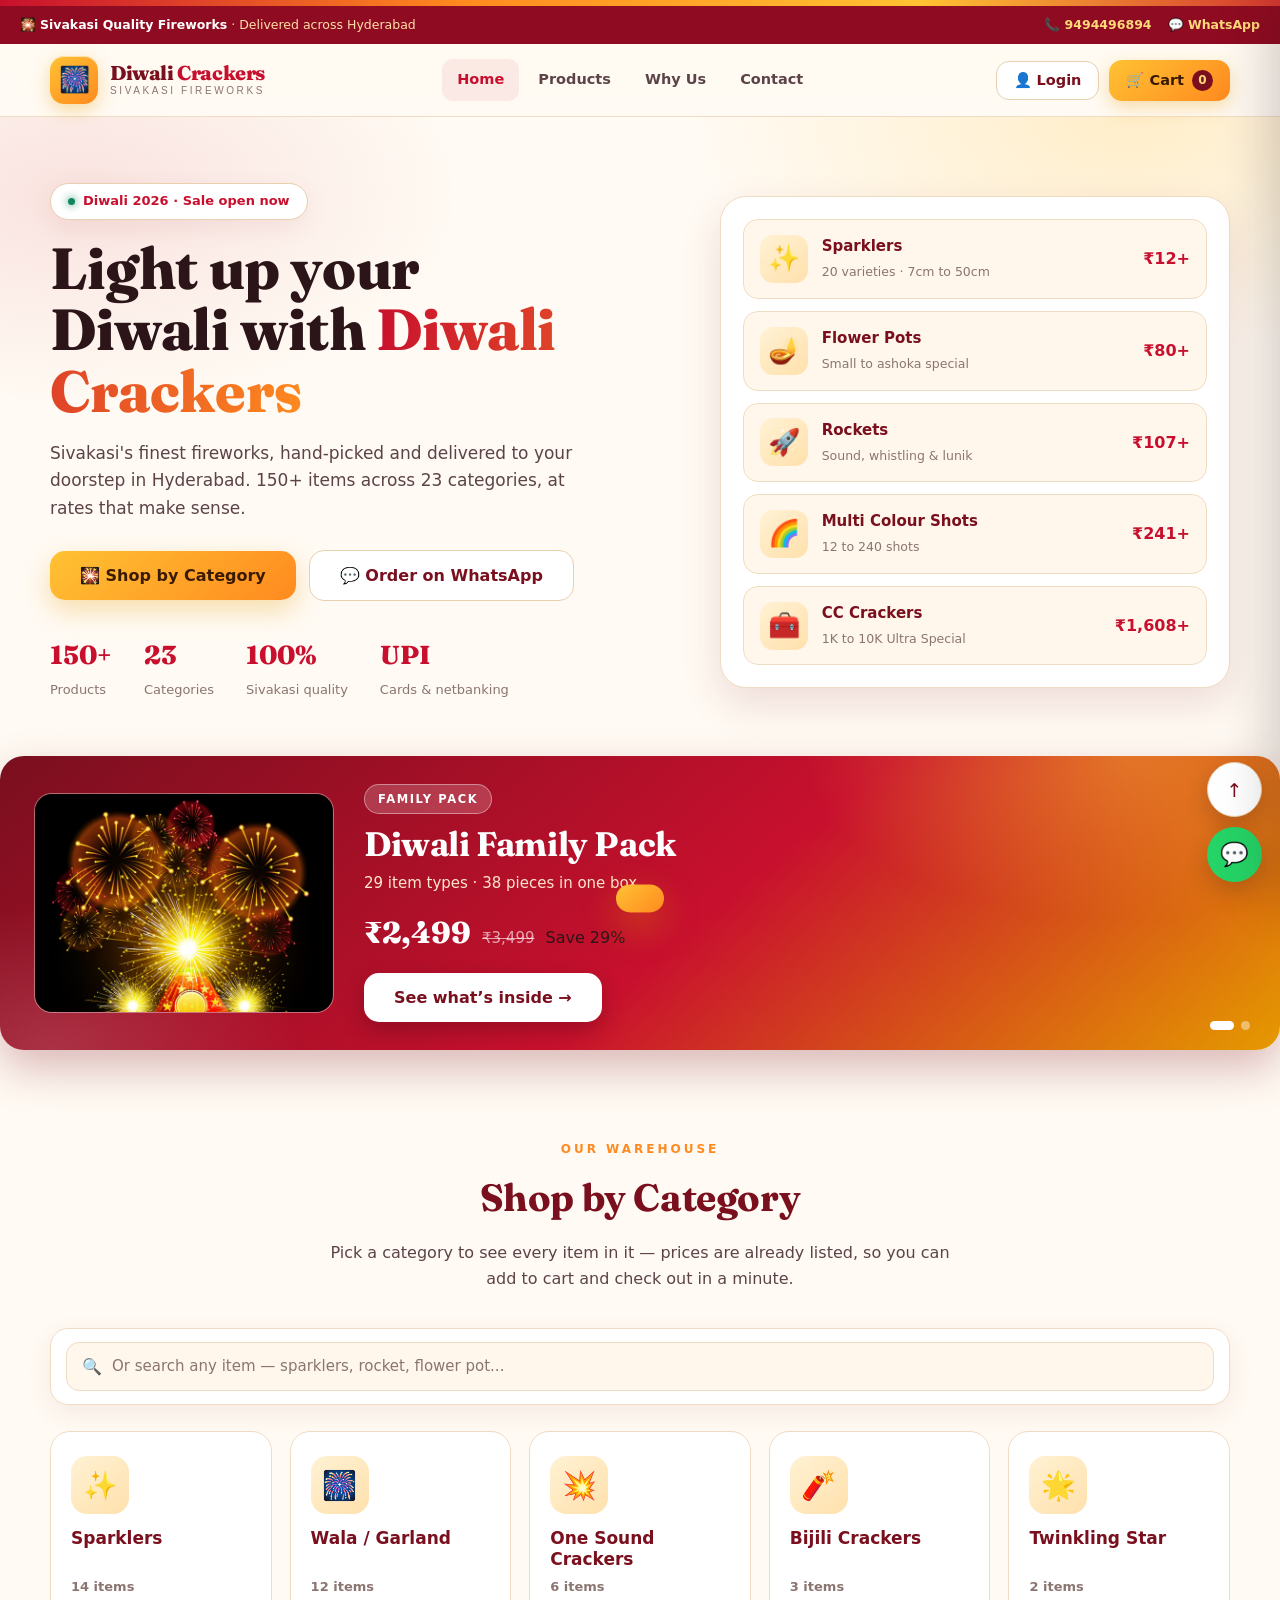
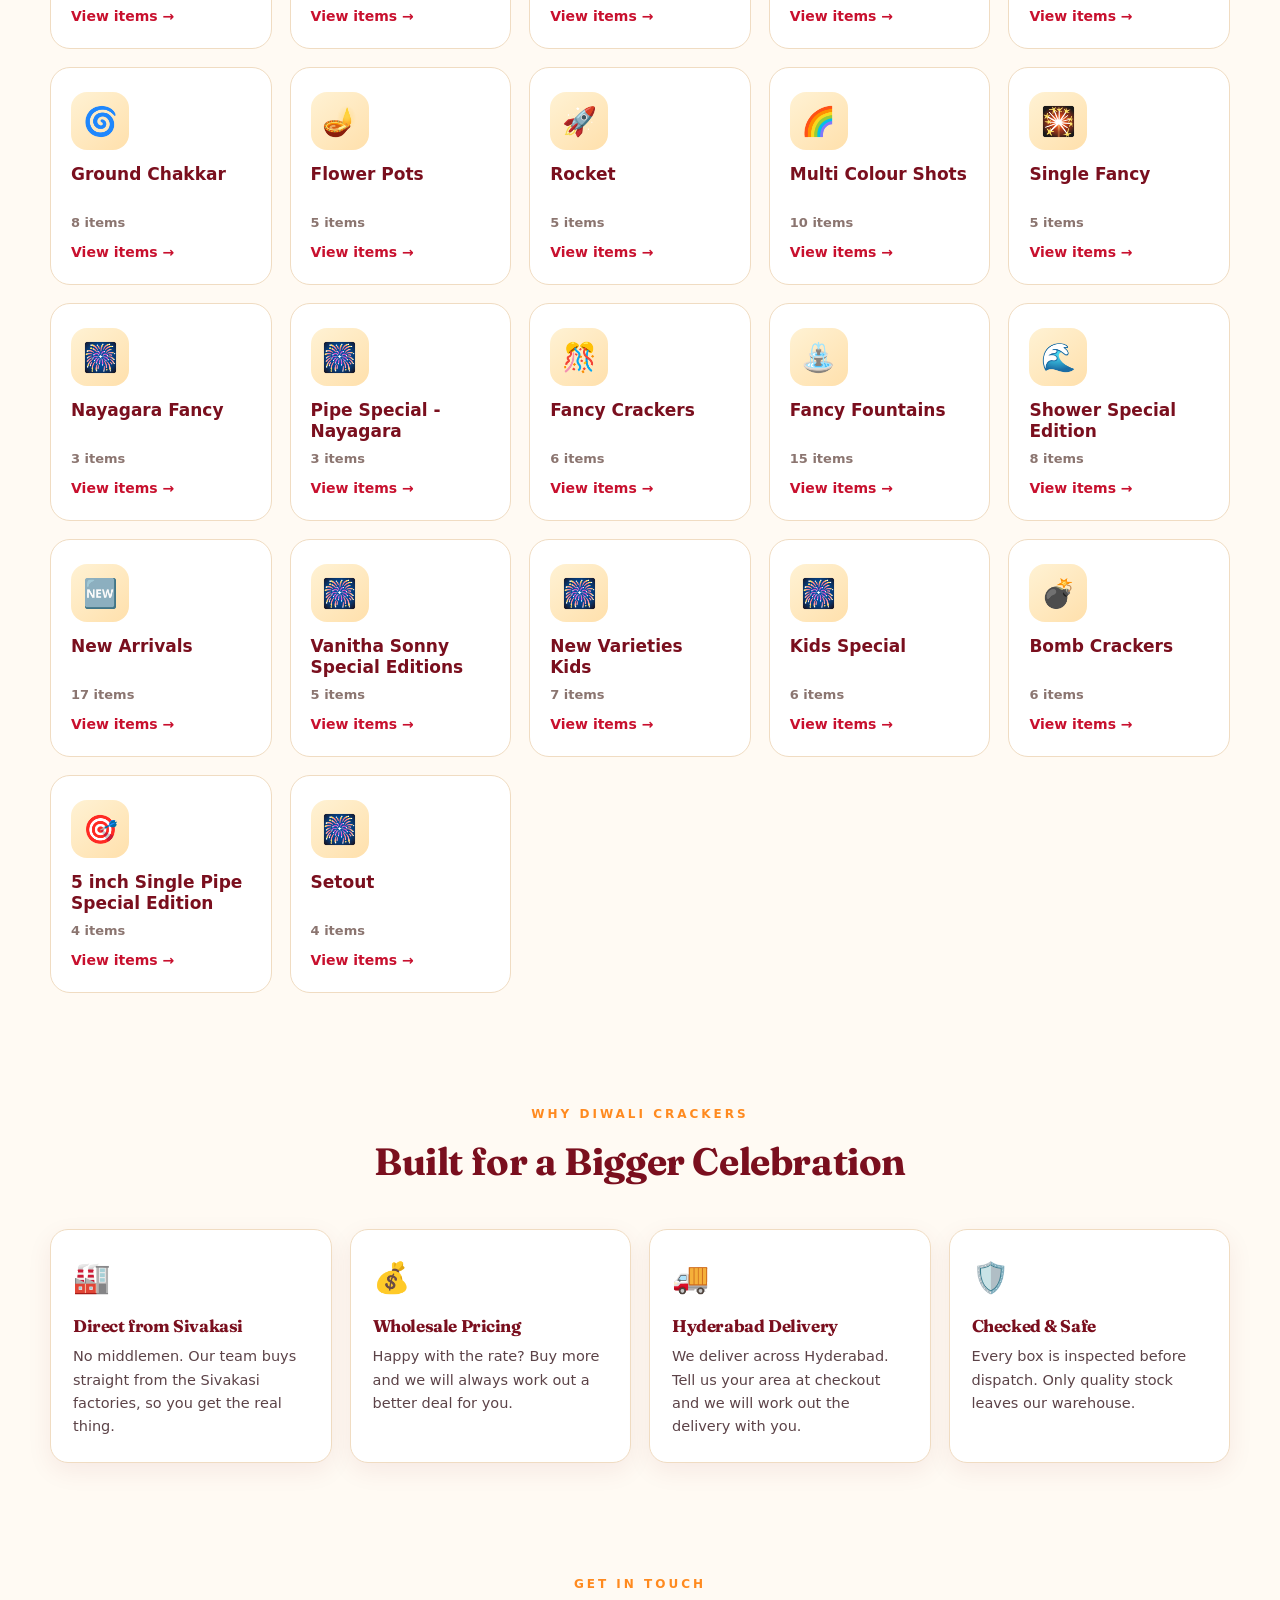
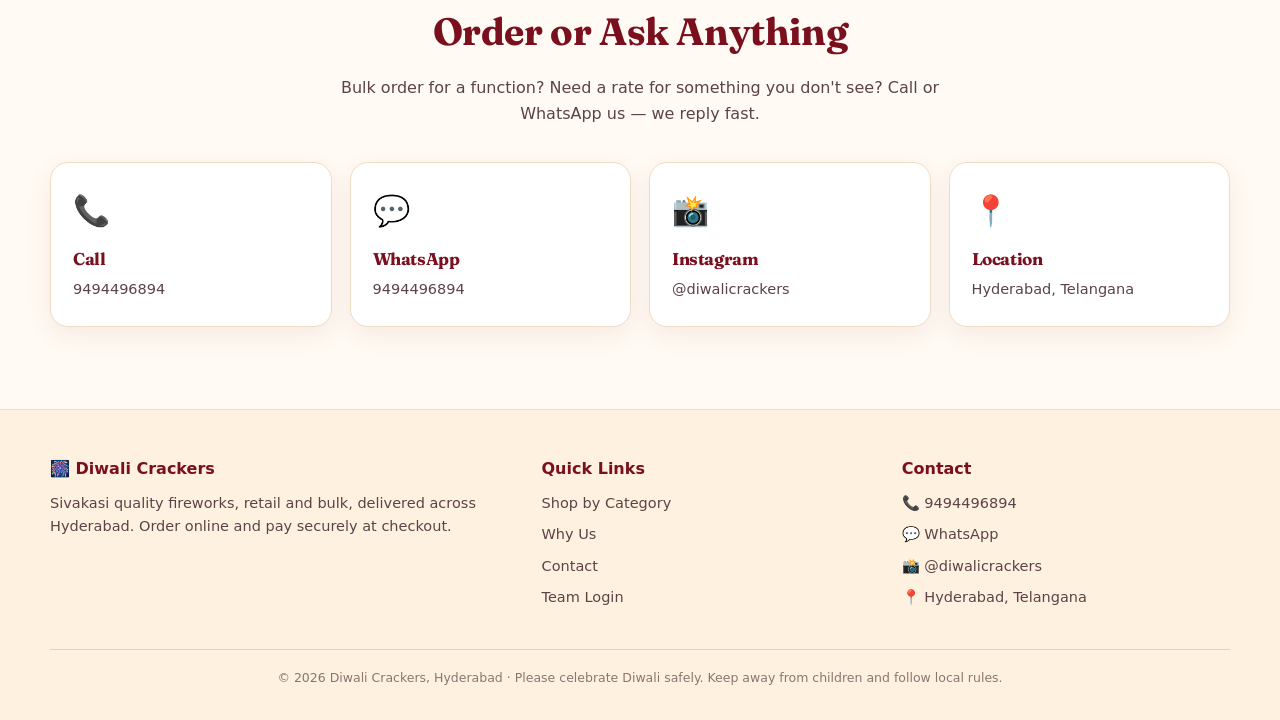
==== commit aa30f9ec: "manager costs, family packs, promo banner, order to WhatsApp" ====
--- a/index.html
+++ b/index.html
@@ -7,7 +7,7 @@
 <meta name="description" content="Diwali Crackers — Sivakasi quality fireworks delivered across Hyderabad. Sparklers, flower pots, rockets, chakkars, aerial shots and more." />
 
 
-<style type="text/css">@font-face {font-family:'Outfit';font-style:normal;font-weight:300;src:url(/cf-fonts/v/outfit/5.2.8/latin/wght/normal.woff2);unicode-range:U+0000-00FF,U+0131,U+0152-0153,U+02BB-02BC,U+02C6,U+02DA,U+02DC,U+0304,U+0308,U+0329,U+2000-206F,U+20AC,U+2122,U+2191,U+2193,U+2212,U+2215,U+FEFF,U+FFFD;font-display:swap;}@font-face {font-family:'Outfit';font-style:normal;font-weight:300;src:url(/cf-fonts/v/outfit/5.2.8/latin-ext/wght/normal.woff2);unicode-range:U+0100-02BA,U+02BD-02C5,U+02C7-02CC,U+02CE-02D7,U+02DD-02FF,U+0304,U+0308,U+0329,U+1D00-1DBF,U+1E00-1E9F,U+1EF2-1EFF,U+2020,U+20A0-20AB,U+20AD-20C0,U+2113,U+2C60-2C7F,U+A720-A7FF;font-display:swap;}@font-face {font-family:'Outfit';font-style:normal;font-weight:400;src:url(/cf-fonts/v/outfit/5.2.8/latin/wght/normal.woff2);unicode-range:U+0000-00FF,U+0131,U+0152-0153,U+02BB-02BC,U+02C6,U+02DA,U+02DC,U+0304,U+0308,U+0329,U+2000-206F,U+20AC,U+2122,U+2191,U+2193,U+2212,U+2215,U+FEFF,U+FFFD;font-display:swap;}@font-face {font-family:'Outfit';font-style:normal;font-weight:400;src:url(/cf-fonts/v/outfit/5.2.8/latin-ext/wght/normal.woff2);unicode-range:U+0100-02BA,U+02BD-02C5,U+02C7-02CC,U+02CE-02D7,U+02DD-02FF,U+0304,U+0308,U+0329,U+1D00-1DBF,U+1E00-1E9F,U+1EF2-1EFF,U+2020,U+20A0-20AB,U+20AD-20C0,U+2113,U+2C60-2C7F,U+A720-A7FF;font-display:swap;}@font-face {font-family:'Outfit';font-style:normal;font-weight:500;src:url(/cf-fonts/v/outfit/5.2.8/latin/wght/normal.woff2);unicode-range:U+0000-00FF,U+0131,U+0152-0153,U+02BB-02BC,U+02C6,U+02DA,U+02DC,U+0304,U+0308,U+0329,U+2000-206F,U+20AC,U+2122,U+2191,U+2193,U+2212,U+2215,U+FEFF,U+FFFD;font-display:swap;}@font-face {font-family:'Outfit';font-style:normal;font-weight:500;src:url(/cf-fonts/v/outfit/5.2.8/latin-ext/wght/normal.woff2);unicode-range:U+0100-02BA,U+02BD-02C5,U+02C7-02CC,U+02CE-02D7,U+02DD-02FF,U+0304,U+0308,U+0329,U+1D00-1DBF,U+1E00-1E9F,U+1EF2-1EFF,U+2020,U+20A0-20AB,U+20AD-20C0,U+2113,U+2C60-2C7F,U+A720-A7FF;font-display:swap;}@font-face {font-family:'Outfit';font-style:normal;font-weight:600;src:url(/cf-fonts/v/outfit/5.2.8/latin/wght/normal.woff2);unicode-range:U+0000-00FF,U+0131,U+0152-0153,U+02BB-02BC,U+02C6,U+02DA,U+02DC,U+0304,U+0308,U+0329,U+2000-206F,U+20AC,U+2122,U+2191,U+2193,U+2212,U+2215,U+FEFF,U+FFFD;font-display:swap;}@font-face {font-family:'Outfit';font-style:normal;font-weight:600;src:url(/cf-fonts/v/outfit/5.2.8/latin-ext/wght/normal.woff2);unicode-range:U+0100-02BA,U+02BD-02C5,U+02C7-02CC,U+02CE-02D7,U+02DD-02FF,U+0304,U+0308,U+0329,U+1D00-1DBF,U+1E00-1E9F,U+1EF2-1EFF,U+2020,U+20A0-20AB,U+20AD-20C0,U+2113,U+2C60-2C7F,U+A720-A7FF;font-display:swap;}@font-face {font-family:'Outfit';font-style:normal;font-weight:700;src:url(/cf-fonts/v/outfit/5.2.8/latin/wght/normal.woff2);unicode-range:U+0000-00FF,U+0131,U+0152-0153,U+02BB-02BC,U+02C6,U+02DA,U+02DC,U+0304,U+0308,U+0329,U+2000-206F,U+20AC,U+2122,U+2191,U+2193,U+2212,U+2215,U+FEFF,U+FFFD;font-display:swap;}@font-face {font-family:'Outfit';font-style:normal;font-weight:700;src:url(/cf-fonts/v/outfit/5.2.8/latin-ext/wght/normal.woff2);unicode-range:U+0100-02BA,U+02BD-02C5,U+02C7-02CC,U+02CE-02D7,U+02DD-02FF,U+0304,U+0308,U+0329,U+1D00-1DBF,U+1E00-1E9F,U+1EF2-1EFF,U+2020,U+20A0-20AB,U+20AD-20C0,U+2113,U+2C60-2C7F,U+A720-A7FF;font-display:swap;}@font-face {font-family:'Outfit';font-style:normal;font-weight:800;src:url(/cf-fonts/v/outfit/5.2.8/latin-ext/wght/normal.woff2);unicode-range:U+0100-02BA,U+02BD-02C5,U+02C7-02CC,U+02CE-02D7,U+02DD-02FF,U+0304,U+0308,U+0329,U+1D00-1DBF,U+1E00-1E9F,U+1EF2-1EFF,U+2020,U+20A0-20AB,U+20AD-20C0,U+2113,U+2C60-2C7F,U+A720-A7FF;font-display:swap;}@font-face {font-family:'Outfit';font-style:normal;font-weight:800;src:url(/cf-fonts/v/outfit/5.2.8/latin/wght/normal.woff2);unicode-range:U+0000-00FF,U+0131,U+0152-0153,U+02BB-02BC,U+02C6,U+02DA,U+02DC,U+0304,U+0308,U+0329,U+2000-206F,U+20AC,U+2122,U+2191,U+2193,U+2212,U+2215,U+FEFF,U+FFFD;font-display:swap;}@font-face {font-family:'Fraunces';font-style:normal;font-weight:600;src:url(/cf-fonts/v/fraunces/5.2.9/latin/opsz/normal.woff2);unicode-range:U+0000-00FF,U+0131,U+0152-0153,U+02BB-02BC,U+02C6,U+02DA,U+02DC,U+0304,U+0308,U+0329,U+2000-206F,U+20AC,U+2122,U+2191,U+2193,U+2212,U+2215,U+FEFF,U+FFFD;font-display:swap;}@font-face {font-family:'Fraunces';font-style:normal;font-weight:600;src:url(/cf-fonts/v/fraunces/5.2.9/latin-ext/opsz/normal.woff2);unicode-range:U+0100-02BA,U+02BD-02C5,U+02C7-02CC,U+02CE-02D7,U+02DD-02FF,U+0304,U+0308,U+0329,U+1D00-1DBF,U+1E00-1E9F,U+1EF2-1EFF,U+2020,U+20A0-20AB,U+20AD-20C0,U+2113,U+2C60-2C7F,U+A720-A7FF;font-display:swap;}@font-face {font-family:'Fraunces';font-style:normal;font-weight:600;src:url(/cf-fonts/v/fraunces/5.2.9/vietnamese/opsz/normal.woff2);unicode-range:U+0102-0103,U+0110-0111,U+0128-0129,U+0168-0169,U+01A0-01A1,U+01AF-01B0,U+0300-0301,U+0303-0304,U+0308-0309,U+0323,U+0329,U+1EA0-1EF9,U+20AB;font-display:swap;}@font-face {font-family:'Fraunces';font-style:normal;font-weight:800;src:url(/cf-fonts/v/fraunces/5.2.9/latin-ext/opsz/normal.woff2);unicode-range:U+0100-02BA,U+02BD-02C5,U+02C7-02CC,U+02CE-02D7,U+02DD-02FF,U+0304,U+0308,U+0329,U+1D00-1DBF,U+1E00-1E9F,U+1EF2-1EFF,U+2020,U+20A0-20AB,U+20AD-20C0,U+2113,U+2C60-2C7F,U+A720-A7FF;font-display:swap;}@font-face {font-family:'Fraunces';font-style:normal;font-weight:800;src:url(/cf-fonts/v/fraunces/5.2.9/latin/opsz/normal.woff2);unicode-range:U+0000-00FF,U+0131,U+0152-0153,U+02BB-02BC,U+02C6,U+02DA,U+02DC,U+0304,U+0308,U+0329,U+2000-206F,U+20AC,U+2122,U+2191,U+2193,U+2212,U+2215,U+FEFF,U+FFFD;font-display:swap;}@font-face {font-family:'Fraunces';font-style:normal;font-weight:800;src:url(/cf-fonts/v/fraunces/5.2.9/vietnamese/opsz/normal.woff2);unicode-range:U+0102-0103,U+0110-0111,U+0128-0129,U+0168-0169,U+01A0-01A1,U+01AF-01B0,U+0300-0301,U+0303-0304,U+0308-0309,U+0323,U+0329,U+1EA0-1EF9,U+20AB;font-display:swap;}</style>
+<style type="text/css">@font-face {font-family:'Outfit';font-style:normal;font-weight:300;src:url(/cf-fonts/v/outfit/5.2.8/latin/wght/normal.woff2);unicode-range:U+0000-00FF,U+0131,U+0152-0153,U+02BB-02BC,U+02C6,U+02DA,U+02DC,U+0304,U+0308,U+0329,U+2000-206F,U+20AC,U+2122,U+2191,U+2193,U+2212,U+2215,U+FEFF,U+FFFD;font-display:swap;}@font-face {font-family:'Outfit';font-style:normal;font-weight:300;src:url(/cf-fonts/v/outfit/5.2.8/latin-ext/wght/normal.woff2);unicode-range:U+0100-02BA,U+02BD-02C5,U+02C7-02CC,U+02CE-02D7,U+02DD-02FF,U+0304,U+0308,U+0329,U+1D00-1DBF,U+1E00-1E9F,U+1EF2-1EFF,U+2020,U+20A0-20AB,U+20AD-20C0,U+2113,U+2C60-2C7F,U+A720-A7FF;font-display:swap;}@font-face {font-family:'Outfit';font-style:normal;font-weight:400;src:url(/cf-fonts/v/outfit/5.2.8/latin/wght/normal.woff2);unicode-range:U+0000-00FF,U+0131,U+0152-0153,U+02BB-02BC,U+02C6,U+02DA,U+02DC,U+0304,U+0308,U+0329,U+2000-206F,U+20AC,U+2122,U+2191,U+2193,U+2212,U+2215,U+FEFF,U+FFFD;font-display:swap;}@font-face {font-family:'Outfit';font-style:normal;font-weight:400;src:url(/cf-fonts/v/outfit/5.2.8/latin-ext/wght/normal.woff2);unicode-range:U+0100-02BA,U+02BD-02C5,U+02C7-02CC,U+02CE-02D7,U+02DD-02FF,U+0304,U+0308,U+0329,U+1D00-1DBF,U+1E00-1E9F,U+1EF2-1EFF,U+2020,U+20A0-20AB,U+20AD-20C0,U+2113,U+2C60-2C7F,U+A720-A7FF;font-display:swap;}@font-face {font-family:'Outfit';font-style:normal;font-weight:500;src:url(/cf-fonts/v/outfit/5.2.8/latin/wght/normal.woff2);unicode-range:U+0000-00FF,U+0131,U+0152-0153,U+02BB-02BC,U+02C6,U+02DA,U+02DC,U+0304,U+0308,U+0329,U+2000-206F,U+20AC,U+2122,U+2191,U+2193,U+2212,U+2215,U+FEFF,U+FFFD;font-display:swap;}@font-face {font-family:'Outfit';font-style:normal;font-weight:500;src:url(/cf-fonts/v/outfit/5.2.8/latin-ext/wght/normal.woff2);unicode-range:U+0100-02BA,U+02BD-02C5,U+02C7-02CC,U+02CE-02D7,U+02DD-02FF,U+0304,U+0308,U+0329,U+1D00-1DBF,U+1E00-1E9F,U+1EF2-1EFF,U+2020,U+20A0-20AB,U+20AD-20C0,U+2113,U+2C60-2C7F,U+A720-A7FF;font-display:swap;}@font-face {font-family:'Outfit';font-style:normal;font-weight:600;src:url(/cf-fonts/v/outfit/5.2.8/latin/wght/normal.woff2);unicode-range:U+0000-00FF,U+0131,U+0152-0153,U+02BB-02BC,U+02C6,U+02DA,U+02DC,U+0304,U+0308,U+0329,U+2000-206F,U+20AC,U+2122,U+2191,U+2193,U+2212,U+2215,U+FEFF,U+FFFD;font-display:swap;}@font-face {font-family:'Outfit';font-style:normal;font-weight:600;src:url(/cf-fonts/v/outfit/5.2.8/latin-ext/wght/normal.woff2);unicode-range:U+0100-02BA,U+02BD-02C5,U+02C7-02CC,U+02CE-02D7,U+02DD-02FF,U+0304,U+0308,U+0329,U+1D00-1DBF,U+1E00-1E9F,U+1EF2-1EFF,U+2020,U+20A0-20AB,U+20AD-20C0,U+2113,U+2C60-2C7F,U+A720-A7FF;font-display:swap;}@font-face {font-family:'Outfit';font-style:normal;font-weight:700;src:url(/cf-fonts/v/outfit/5.2.8/latin-ext/wght/normal.woff2);unicode-range:U+0100-02BA,U+02BD-02C5,U+02C7-02CC,U+02CE-02D7,U+02DD-02FF,U+0304,U+0308,U+0329,U+1D00-1DBF,U+1E00-1E9F,U+1EF2-1EFF,U+2020,U+20A0-20AB,U+20AD-20C0,U+2113,U+2C60-2C7F,U+A720-A7FF;font-display:swap;}@font-face {font-family:'Outfit';font-style:normal;font-weight:700;src:url(/cf-fonts/v/outfit/5.2.8/latin/wght/normal.woff2);unicode-range:U+0000-00FF,U+0131,U+0152-0153,U+02BB-02BC,U+02C6,U+02DA,U+02DC,U+0304,U+0308,U+0329,U+2000-206F,U+20AC,U+2122,U+2191,U+2193,U+2212,U+2215,U+FEFF,U+FFFD;font-display:swap;}@font-face {font-family:'Outfit';font-style:normal;font-weight:800;src:url(/cf-fonts/v/outfit/5.2.8/latin-ext/wght/normal.woff2);unicode-range:U+0100-02BA,U+02BD-02C5,U+02C7-02CC,U+02CE-02D7,U+02DD-02FF,U+0304,U+0308,U+0329,U+1D00-1DBF,U+1E00-1E9F,U+1EF2-1EFF,U+2020,U+20A0-20AB,U+20AD-20C0,U+2113,U+2C60-2C7F,U+A720-A7FF;font-display:swap;}@font-face {font-family:'Outfit';font-style:normal;font-weight:800;src:url(/cf-fonts/v/outfit/5.2.8/latin/wght/normal.woff2);unicode-range:U+0000-00FF,U+0131,U+0152-0153,U+02BB-02BC,U+02C6,U+02DA,U+02DC,U+0304,U+0308,U+0329,U+2000-206F,U+20AC,U+2122,U+2191,U+2193,U+2212,U+2215,U+FEFF,U+FFFD;font-display:swap;}@font-face {font-family:'Fraunces';font-style:normal;font-weight:600;src:url(/cf-fonts/v/fraunces/5.2.9/latin/opsz/normal.woff2);unicode-range:U+0000-00FF,U+0131,U+0152-0153,U+02BB-02BC,U+02C6,U+02DA,U+02DC,U+0304,U+0308,U+0329,U+2000-206F,U+20AC,U+2122,U+2191,U+2193,U+2212,U+2215,U+FEFF,U+FFFD;font-display:swap;}@font-face {font-family:'Fraunces';font-style:normal;font-weight:600;src:url(/cf-fonts/v/fraunces/5.2.9/vietnamese/opsz/normal.woff2);unicode-range:U+0102-0103,U+0110-0111,U+0128-0129,U+0168-0169,U+01A0-01A1,U+01AF-01B0,U+0300-0301,U+0303-0304,U+0308-0309,U+0323,U+0329,U+1EA0-1EF9,U+20AB;font-display:swap;}@font-face {font-family:'Fraunces';font-style:normal;font-weight:600;src:url(/cf-fonts/v/fraunces/5.2.9/latin-ext/opsz/normal.woff2);unicode-range:U+0100-02BA,U+02BD-02C5,U+02C7-02CC,U+02CE-02D7,U+02DD-02FF,U+0304,U+0308,U+0329,U+1D00-1DBF,U+1E00-1E9F,U+1EF2-1EFF,U+2020,U+20A0-20AB,U+20AD-20C0,U+2113,U+2C60-2C7F,U+A720-A7FF;font-display:swap;}@font-face {font-family:'Fraunces';font-style:normal;font-weight:800;src:url(/cf-fonts/v/fraunces/5.2.9/latin-ext/opsz/normal.woff2);unicode-range:U+0100-02BA,U+02BD-02C5,U+02C7-02CC,U+02CE-02D7,U+02DD-02FF,U+0304,U+0308,U+0329,U+1D00-1DBF,U+1E00-1E9F,U+1EF2-1EFF,U+2020,U+20A0-20AB,U+20AD-20C0,U+2113,U+2C60-2C7F,U+A720-A7FF;font-display:swap;}@font-face {font-family:'Fraunces';font-style:normal;font-weight:800;src:url(/cf-fonts/v/fraunces/5.2.9/latin/opsz/normal.woff2);unicode-range:U+0000-00FF,U+0131,U+0152-0153,U+02BB-02BC,U+02C6,U+02DA,U+02DC,U+0304,U+0308,U+0329,U+2000-206F,U+20AC,U+2122,U+2191,U+2193,U+2212,U+2215,U+FEFF,U+FFFD;font-display:swap;}@font-face {font-family:'Fraunces';font-style:normal;font-weight:800;src:url(/cf-fonts/v/fraunces/5.2.9/vietnamese/opsz/normal.woff2);unicode-range:U+0102-0103,U+0110-0111,U+0128-0129,U+0168-0169,U+01A0-01A1,U+01AF-01B0,U+0300-0301,U+0303-0304,U+0308-0309,U+0323,U+0329,U+1EA0-1EF9,U+20AB;font-display:swap;}</style>
 <link rel="stylesheet" href="ui.css" />
 </head>
 <body>
@@ -96,6 +96,10 @@
   </div>
 </section>
 
+
+<!-- PROMO: the two family packs -->
+<div class="promo" id="promo"></div>
+
 <!-- SHOP -->
 <section class="block" id="shop">
   <div class="wrap">
@@ -269,6 +273,25 @@
   </div>
 </div>
 
+
+<!-- KIT DETAILS MODAL -->
+<div class="modal" id="kitModal">
+  <div class="mbox">
+    <div class="mh">
+      <div>
+        <h4 id="kitName">Family Pack</h4>
+        <p id="kitMeta"></p>
+      </div>
+      <button class="icon-x close-modal">✕</button>
+    </div>
+    <div class="mbody">
+      <div id="kitList" class="kit-list"></div>
+      <button class="btn gold" style="width:100%;justify-content:center" id="kitAdd">Add this pack to cart</button>
+      <p class="hint" style="text-align:center">One box, everything inside it — ready for the family.</p>
+    </div>
+  </div>
+</div>
+
 <div class="toast" id="toast"></div>
 
 <div class="fab">
--- a/ui.css
+++ b/ui.css
@@ -328,6 +328,82 @@
 .ok-note{background:rgba(18,133,95,.08);border:1px solid rgba(18,133,95,.28);color:var(--ok);
   padding:12px 15px;border-radius:13px;font-size:13.5px;font-weight:600}
 
+
+
+/* ---------- promo carousel: family packs ---------- */
+.promo{
+  position:relative;overflow:hidden;margin:0 0 34px;border-radius:24px;
+  background:linear-gradient(140deg,#7a0f1e,#c8102e 55%,#e59a00);
+  box-shadow:0 18px 44px rgba(122,15,30,.28);
+}
+.promo:before{
+  content:"";position:absolute;inset:0;
+  background:radial-gradient(520px 260px at 88% 0%,rgba(255,201,51,.4),transparent 62%),
+             radial-gradient(420px 240px at 4% 100%,rgba(255,255,255,.14),transparent 60%);
+}
+.promo-slide{
+  display:none;position:relative;grid-template-columns:300px 1fr;gap:30px;
+  align-items:center;padding:28px 34px;
+}
+.promo-slide.on{display:grid}
+.promo-art{
+  border-radius:18px;overflow:hidden;background:rgba(255,255,255,.14);
+  border:1px solid rgba(255,255,255,.28);height:220px;
+  display:grid;place-items:center;font-size:64px;
+}
+.promo-art img{width:100%;height:100%;object-fit:cover;display:block}
+.promo-tag{
+  display:inline-block;background:rgba(255,255,255,.18);border:1px solid rgba(255,255,255,.4);
+  color:#fff;font-size:11.5px;font-weight:800;letter-spacing:1.6px;text-transform:uppercase;
+  padding:5px 13px;border-radius:30px;margin-bottom:11px;
+}
+.promo-info h4{color:#fff;font-size:clamp(24px,3vw,34px);line-height:1.12;margin-bottom:8px}
+.promo-info p{color:#ffe6c9;font-size:15px;margin-bottom:14px}
+.promo-price{display:flex;align-items:baseline;gap:11px;margin-bottom:16px;flex-wrap:wrap}
+.promo-price b{color:#fff;font-size:30px;font-family:'Fraunces',serif;font-weight:800}
+.promo-price s{color:rgba(255,255,255,.62);font-size:15px}
+.promo-btn{background:#fff!important;color:#7a0f1e!important;box-shadow:0 8px 22px rgba(0,0,0,.22)!important}
+.promo-btn:hover{background:#fff7ec!important}
+.promo-dots{position:absolute;right:30px;bottom:20px;display:flex;gap:7px;z-index:3}
+.promo-dots span{width:9px;height:9px;border-radius:50%;background:rgba(255,255,255,.42);cursor:pointer;transition:.2s}
+.promo-dots span.on{background:#fff;width:24px;border-radius:5px}
+
+/* ---------- what's inside a kit ---------- */
+.kit-list{display:grid;gap:9px;max-height:52vh;overflow-y:auto;padding-right:4px}
+.kit-list .citem{padding:10px 12px}
+.kit-list .ci-em{overflow:hidden}
+.kit-list .ci-em img{width:100%;height:100%;object-fit:cover;border-radius:inherit}
+.kit-list .ci-t b{color:var(--red);font-size:15px}
+
+@media(max-width:760px){
+  .promo{border-radius:18px;margin-bottom:22px}
+  .promo-slide{grid-template-columns:1fr;gap:16px;padding:18px 16px 44px;text-align:center}
+  .promo-art{height:150px;font-size:48px}
+  .promo-info h4{font-size:22px}
+  .promo-info p{font-size:13px}
+  .promo-price{justify-content:center;gap:9px}
+  .promo-price b{font-size:25px}
+  .promo-btn{width:100%;justify-content:center}
+  .promo-dots{right:50%;transform:translateX(50%);bottom:14px}
+  .kit-list{max-height:46vh}
+}
+
+/* ---------- minimum order value ---------- */
+.min-note{
+  font-size:12.5px;line-height:1.45;padding:10px 12px;border-radius:11px;margin-bottom:11px;
+  font-weight:600;
+}
+.min-note.short{background:#fff4e0;border:1px solid #f0cf8a;color:#8a5b00}
+.min-note.short b{color:#c8102e}
+.min-note.ok{background:rgba(18,133,95,.08);border:1px solid rgba(18,133,95,.32);color:var(--ok)}
+.btn.blocked{
+  background:#f0e4d2!important;color:#9a8877!important;box-shadow:none!important;cursor:not-allowed!important;
+}
+.btn.blocked:hover{transform:none!important;box-shadow:none!important}
+@media(max-width:760px){
+  .min-note{font-size:12px;padding:9px 11px;margin-bottom:9px}
+}
+
 /* ---------- toast ---------- */
 .toast{position:fixed;left:50%;bottom:24px;transform:translate(-50%,130%);z-index:100;
   background:linear-gradient(140deg,var(--gold-l),var(--amber));color:#3a1a00;padding:14px 24px;
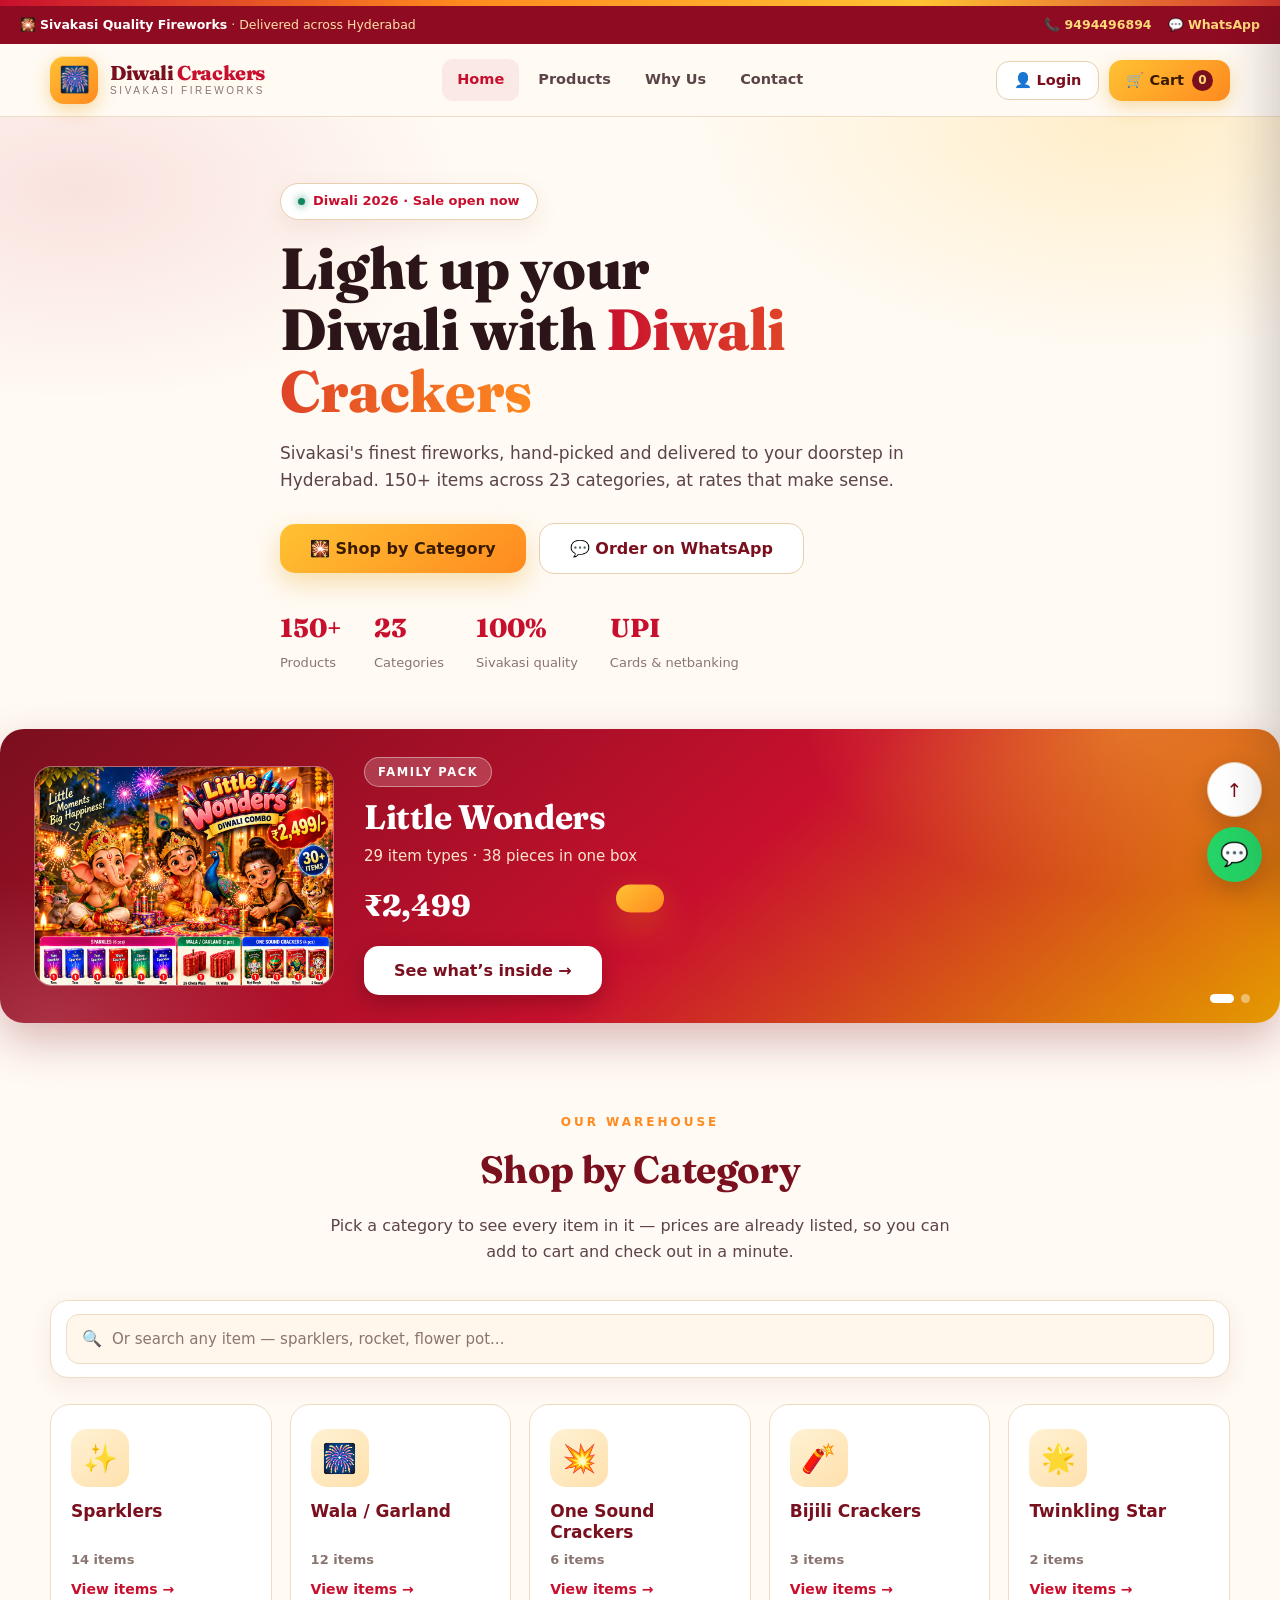
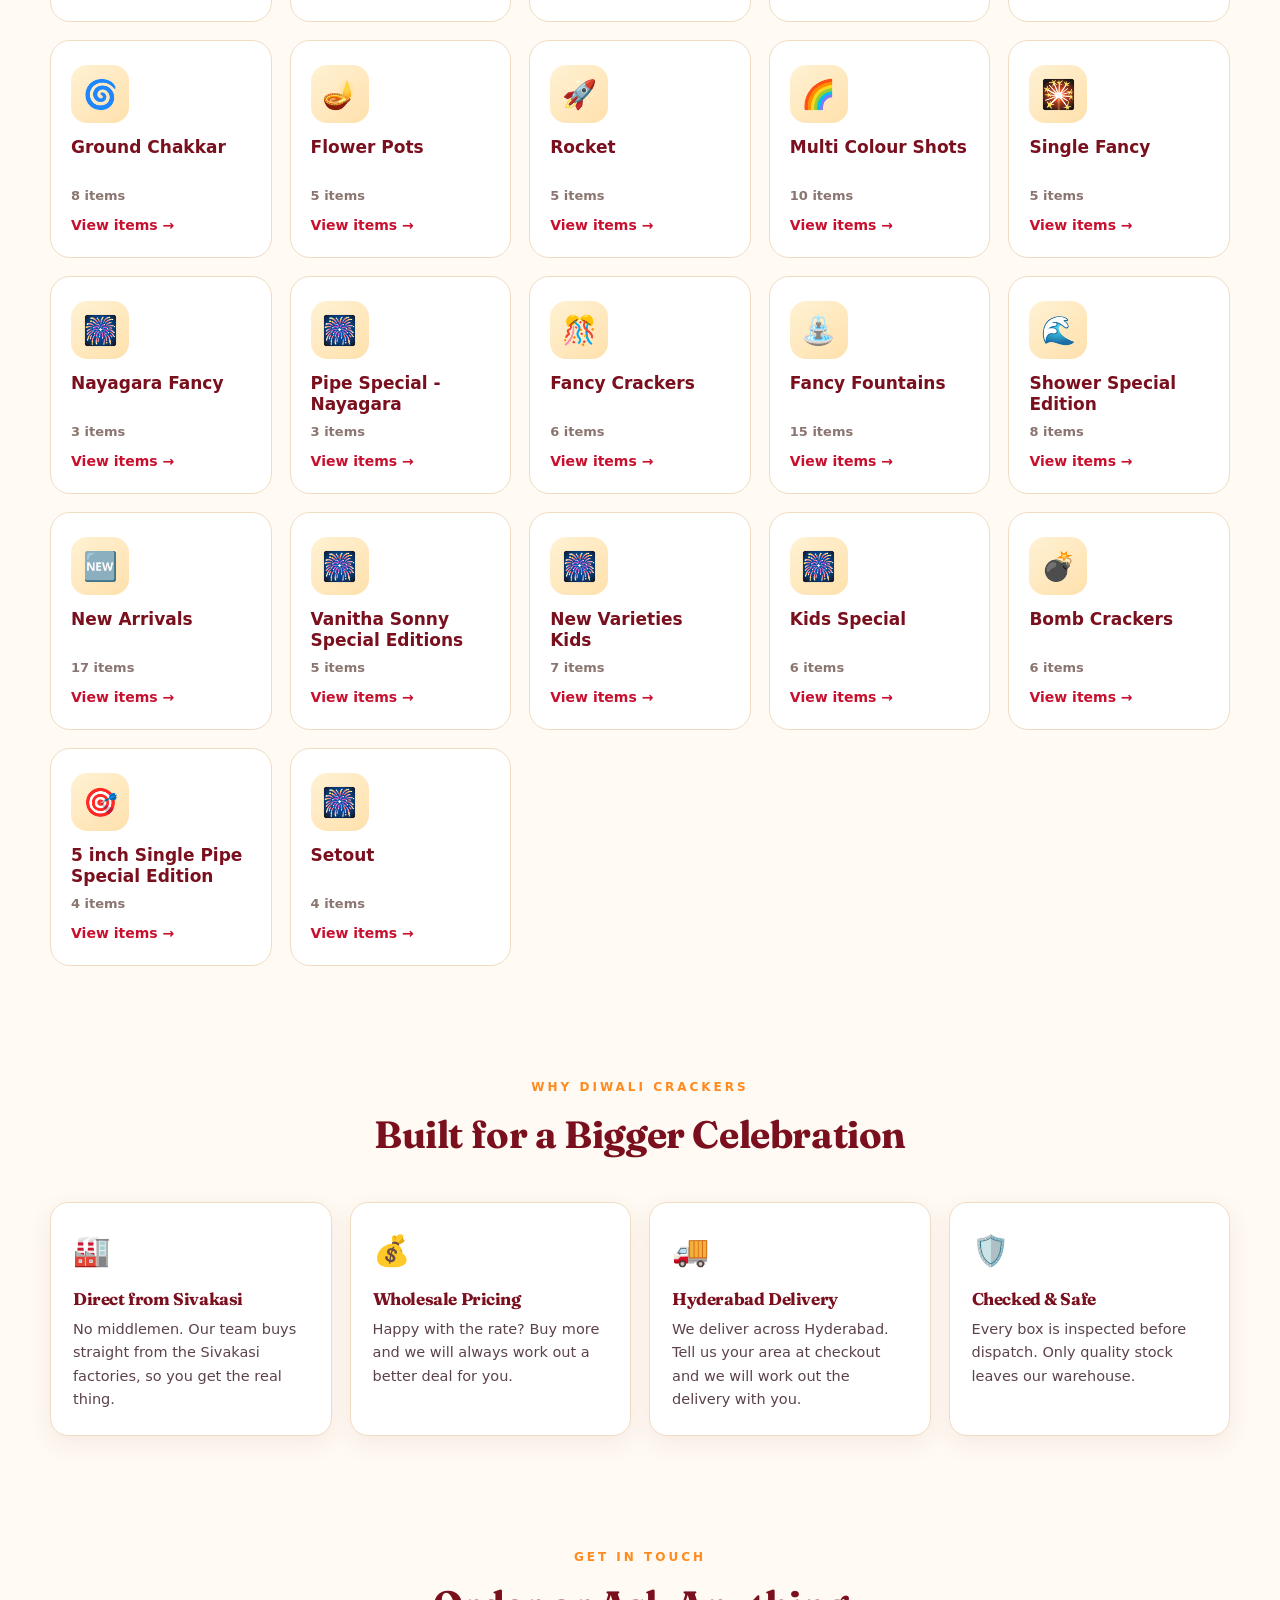
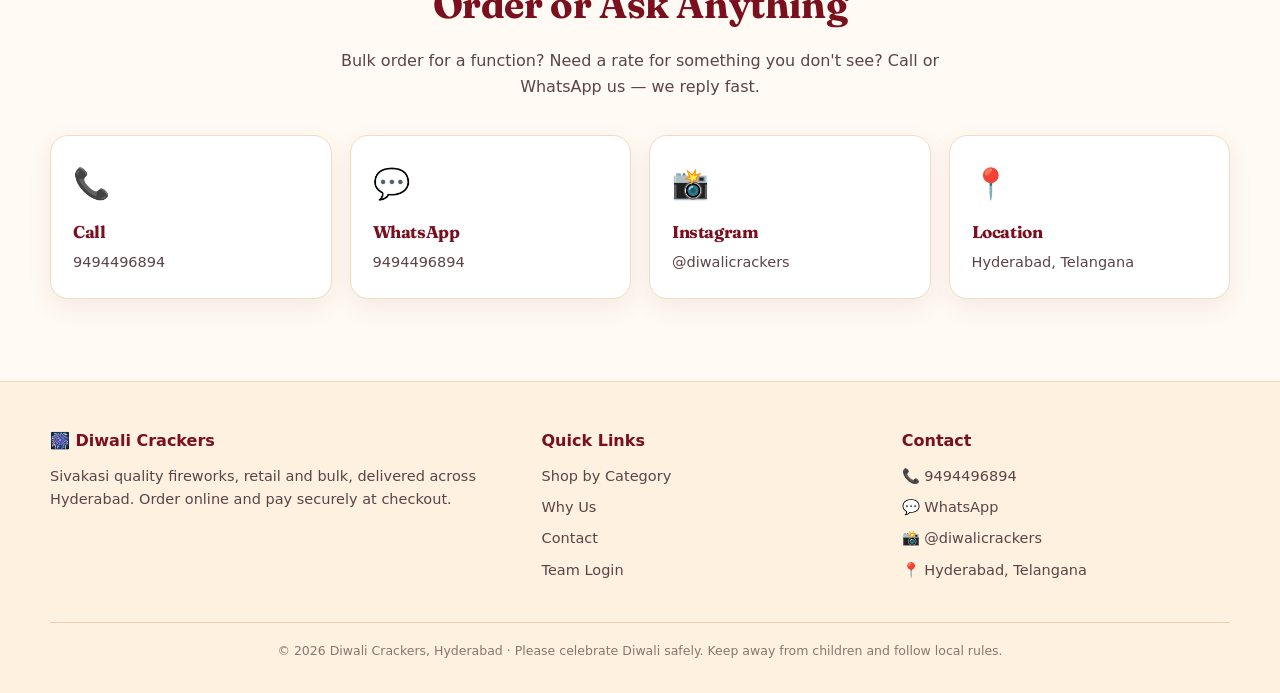
==== commit 16e48621: "clean prices, no MRP, mobile back fix, pack names, hero card removed" ====
--- a/index.html
+++ b/index.html
@@ -7,7 +7,7 @@
 <meta name="description" content="Diwali Crackers — Sivakasi quality fireworks delivered across Hyderabad. Sparklers, flower pots, rockets, chakkars, aerial shots and more." />
 
 
-<style type="text/css">@font-face {font-family:'Outfit';font-style:normal;font-weight:300;src:url(/cf-fonts/v/outfit/5.2.8/latin/wght/normal.woff2);unicode-range:U+0000-00FF,U+0131,U+0152-0153,U+02BB-02BC,U+02C6,U+02DA,U+02DC,U+0304,U+0308,U+0329,U+2000-206F,U+20AC,U+2122,U+2191,U+2193,U+2212,U+2215,U+FEFF,U+FFFD;font-display:swap;}@font-face {font-family:'Outfit';font-style:normal;font-weight:300;src:url(/cf-fonts/v/outfit/5.2.8/latin-ext/wght/normal.woff2);unicode-range:U+0100-02BA,U+02BD-02C5,U+02C7-02CC,U+02CE-02D7,U+02DD-02FF,U+0304,U+0308,U+0329,U+1D00-1DBF,U+1E00-1E9F,U+1EF2-1EFF,U+2020,U+20A0-20AB,U+20AD-20C0,U+2113,U+2C60-2C7F,U+A720-A7FF;font-display:swap;}@font-face {font-family:'Outfit';font-style:normal;font-weight:400;src:url(/cf-fonts/v/outfit/5.2.8/latin/wght/normal.woff2);unicode-range:U+0000-00FF,U+0131,U+0152-0153,U+02BB-02BC,U+02C6,U+02DA,U+02DC,U+0304,U+0308,U+0329,U+2000-206F,U+20AC,U+2122,U+2191,U+2193,U+2212,U+2215,U+FEFF,U+FFFD;font-display:swap;}@font-face {font-family:'Outfit';font-style:normal;font-weight:400;src:url(/cf-fonts/v/outfit/5.2.8/latin-ext/wght/normal.woff2);unicode-range:U+0100-02BA,U+02BD-02C5,U+02C7-02CC,U+02CE-02D7,U+02DD-02FF,U+0304,U+0308,U+0329,U+1D00-1DBF,U+1E00-1E9F,U+1EF2-1EFF,U+2020,U+20A0-20AB,U+20AD-20C0,U+2113,U+2C60-2C7F,U+A720-A7FF;font-display:swap;}@font-face {font-family:'Outfit';font-style:normal;font-weight:500;src:url(/cf-fonts/v/outfit/5.2.8/latin/wght/normal.woff2);unicode-range:U+0000-00FF,U+0131,U+0152-0153,U+02BB-02BC,U+02C6,U+02DA,U+02DC,U+0304,U+0308,U+0329,U+2000-206F,U+20AC,U+2122,U+2191,U+2193,U+2212,U+2215,U+FEFF,U+FFFD;font-display:swap;}@font-face {font-family:'Outfit';font-style:normal;font-weight:500;src:url(/cf-fonts/v/outfit/5.2.8/latin-ext/wght/normal.woff2);unicode-range:U+0100-02BA,U+02BD-02C5,U+02C7-02CC,U+02CE-02D7,U+02DD-02FF,U+0304,U+0308,U+0329,U+1D00-1DBF,U+1E00-1E9F,U+1EF2-1EFF,U+2020,U+20A0-20AB,U+20AD-20C0,U+2113,U+2C60-2C7F,U+A720-A7FF;font-display:swap;}@font-face {font-family:'Outfit';font-style:normal;font-weight:600;src:url(/cf-fonts/v/outfit/5.2.8/latin/wght/normal.woff2);unicode-range:U+0000-00FF,U+0131,U+0152-0153,U+02BB-02BC,U+02C6,U+02DA,U+02DC,U+0304,U+0308,U+0329,U+2000-206F,U+20AC,U+2122,U+2191,U+2193,U+2212,U+2215,U+FEFF,U+FFFD;font-display:swap;}@font-face {font-family:'Outfit';font-style:normal;font-weight:600;src:url(/cf-fonts/v/outfit/5.2.8/latin-ext/wght/normal.woff2);unicode-range:U+0100-02BA,U+02BD-02C5,U+02C7-02CC,U+02CE-02D7,U+02DD-02FF,U+0304,U+0308,U+0329,U+1D00-1DBF,U+1E00-1E9F,U+1EF2-1EFF,U+2020,U+20A0-20AB,U+20AD-20C0,U+2113,U+2C60-2C7F,U+A720-A7FF;font-display:swap;}@font-face {font-family:'Outfit';font-style:normal;font-weight:700;src:url(/cf-fonts/v/outfit/5.2.8/latin-ext/wght/normal.woff2);unicode-range:U+0100-02BA,U+02BD-02C5,U+02C7-02CC,U+02CE-02D7,U+02DD-02FF,U+0304,U+0308,U+0329,U+1D00-1DBF,U+1E00-1E9F,U+1EF2-1EFF,U+2020,U+20A0-20AB,U+20AD-20C0,U+2113,U+2C60-2C7F,U+A720-A7FF;font-display:swap;}@font-face {font-family:'Outfit';font-style:normal;font-weight:700;src:url(/cf-fonts/v/outfit/5.2.8/latin/wght/normal.woff2);unicode-range:U+0000-00FF,U+0131,U+0152-0153,U+02BB-02BC,U+02C6,U+02DA,U+02DC,U+0304,U+0308,U+0329,U+2000-206F,U+20AC,U+2122,U+2191,U+2193,U+2212,U+2215,U+FEFF,U+FFFD;font-display:swap;}@font-face {font-family:'Outfit';font-style:normal;font-weight:800;src:url(/cf-fonts/v/outfit/5.2.8/latin-ext/wght/normal.woff2);unicode-range:U+0100-02BA,U+02BD-02C5,U+02C7-02CC,U+02CE-02D7,U+02DD-02FF,U+0304,U+0308,U+0329,U+1D00-1DBF,U+1E00-1E9F,U+1EF2-1EFF,U+2020,U+20A0-20AB,U+20AD-20C0,U+2113,U+2C60-2C7F,U+A720-A7FF;font-display:swap;}@font-face {font-family:'Outfit';font-style:normal;font-weight:800;src:url(/cf-fonts/v/outfit/5.2.8/latin/wght/normal.woff2);unicode-range:U+0000-00FF,U+0131,U+0152-0153,U+02BB-02BC,U+02C6,U+02DA,U+02DC,U+0304,U+0308,U+0329,U+2000-206F,U+20AC,U+2122,U+2191,U+2193,U+2212,U+2215,U+FEFF,U+FFFD;font-display:swap;}@font-face {font-family:'Fraunces';font-style:normal;font-weight:600;src:url(/cf-fonts/v/fraunces/5.2.9/latin/opsz/normal.woff2);unicode-range:U+0000-00FF,U+0131,U+0152-0153,U+02BB-02BC,U+02C6,U+02DA,U+02DC,U+0304,U+0308,U+0329,U+2000-206F,U+20AC,U+2122,U+2191,U+2193,U+2212,U+2215,U+FEFF,U+FFFD;font-display:swap;}@font-face {font-family:'Fraunces';font-style:normal;font-weight:600;src:url(/cf-fonts/v/fraunces/5.2.9/vietnamese/opsz/normal.woff2);unicode-range:U+0102-0103,U+0110-0111,U+0128-0129,U+0168-0169,U+01A0-01A1,U+01AF-01B0,U+0300-0301,U+0303-0304,U+0308-0309,U+0323,U+0329,U+1EA0-1EF9,U+20AB;font-display:swap;}@font-face {font-family:'Fraunces';font-style:normal;font-weight:600;src:url(/cf-fonts/v/fraunces/5.2.9/latin-ext/opsz/normal.woff2);unicode-range:U+0100-02BA,U+02BD-02C5,U+02C7-02CC,U+02CE-02D7,U+02DD-02FF,U+0304,U+0308,U+0329,U+1D00-1DBF,U+1E00-1E9F,U+1EF2-1EFF,U+2020,U+20A0-20AB,U+20AD-20C0,U+2113,U+2C60-2C7F,U+A720-A7FF;font-display:swap;}@font-face {font-family:'Fraunces';font-style:normal;font-weight:800;src:url(/cf-fonts/v/fraunces/5.2.9/latin-ext/opsz/normal.woff2);unicode-range:U+0100-02BA,U+02BD-02C5,U+02C7-02CC,U+02CE-02D7,U+02DD-02FF,U+0304,U+0308,U+0329,U+1D00-1DBF,U+1E00-1E9F,U+1EF2-1EFF,U+2020,U+20A0-20AB,U+20AD-20C0,U+2113,U+2C60-2C7F,U+A720-A7FF;font-display:swap;}@font-face {font-family:'Fraunces';font-style:normal;font-weight:800;src:url(/cf-fonts/v/fraunces/5.2.9/latin/opsz/normal.woff2);unicode-range:U+0000-00FF,U+0131,U+0152-0153,U+02BB-02BC,U+02C6,U+02DA,U+02DC,U+0304,U+0308,U+0329,U+2000-206F,U+20AC,U+2122,U+2191,U+2193,U+2212,U+2215,U+FEFF,U+FFFD;font-display:swap;}@font-face {font-family:'Fraunces';font-style:normal;font-weight:800;src:url(/cf-fonts/v/fraunces/5.2.9/vietnamese/opsz/normal.woff2);unicode-range:U+0102-0103,U+0110-0111,U+0128-0129,U+0168-0169,U+01A0-01A1,U+01AF-01B0,U+0300-0301,U+0303-0304,U+0308-0309,U+0323,U+0329,U+1EA0-1EF9,U+20AB;font-display:swap;}</style>
+<style type="text/css">@font-face {font-family:'Outfit';font-style:normal;font-weight:300;src:url(/cf-fonts/v/outfit/5.2.8/latin/wght/normal.woff2);unicode-range:U+0000-00FF,U+0131,U+0152-0153,U+02BB-02BC,U+02C6,U+02DA,U+02DC,U+0304,U+0308,U+0329,U+2000-206F,U+20AC,U+2122,U+2191,U+2193,U+2212,U+2215,U+FEFF,U+FFFD;font-display:swap;}@font-face {font-family:'Outfit';font-style:normal;font-weight:300;src:url(/cf-fonts/v/outfit/5.2.8/latin-ext/wght/normal.woff2);unicode-range:U+0100-02BA,U+02BD-02C5,U+02C7-02CC,U+02CE-02D7,U+02DD-02FF,U+0304,U+0308,U+0329,U+1D00-1DBF,U+1E00-1E9F,U+1EF2-1EFF,U+2020,U+20A0-20AB,U+20AD-20C0,U+2113,U+2C60-2C7F,U+A720-A7FF;font-display:swap;}@font-face {font-family:'Outfit';font-style:normal;font-weight:400;src:url(/cf-fonts/v/outfit/5.2.8/latin-ext/wght/normal.woff2);unicode-range:U+0100-02BA,U+02BD-02C5,U+02C7-02CC,U+02CE-02D7,U+02DD-02FF,U+0304,U+0308,U+0329,U+1D00-1DBF,U+1E00-1E9F,U+1EF2-1EFF,U+2020,U+20A0-20AB,U+20AD-20C0,U+2113,U+2C60-2C7F,U+A720-A7FF;font-display:swap;}@font-face {font-family:'Outfit';font-style:normal;font-weight:400;src:url(/cf-fonts/v/outfit/5.2.8/latin/wght/normal.woff2);unicode-range:U+0000-00FF,U+0131,U+0152-0153,U+02BB-02BC,U+02C6,U+02DA,U+02DC,U+0304,U+0308,U+0329,U+2000-206F,U+20AC,U+2122,U+2191,U+2193,U+2212,U+2215,U+FEFF,U+FFFD;font-display:swap;}@font-face {font-family:'Outfit';font-style:normal;font-weight:500;src:url(/cf-fonts/v/outfit/5.2.8/latin/wght/normal.woff2);unicode-range:U+0000-00FF,U+0131,U+0152-0153,U+02BB-02BC,U+02C6,U+02DA,U+02DC,U+0304,U+0308,U+0329,U+2000-206F,U+20AC,U+2122,U+2191,U+2193,U+2212,U+2215,U+FEFF,U+FFFD;font-display:swap;}@font-face {font-family:'Outfit';font-style:normal;font-weight:500;src:url(/cf-fonts/v/outfit/5.2.8/latin-ext/wght/normal.woff2);unicode-range:U+0100-02BA,U+02BD-02C5,U+02C7-02CC,U+02CE-02D7,U+02DD-02FF,U+0304,U+0308,U+0329,U+1D00-1DBF,U+1E00-1E9F,U+1EF2-1EFF,U+2020,U+20A0-20AB,U+20AD-20C0,U+2113,U+2C60-2C7F,U+A720-A7FF;font-display:swap;}@font-face {font-family:'Outfit';font-style:normal;font-weight:600;src:url(/cf-fonts/v/outfit/5.2.8/latin-ext/wght/normal.woff2);unicode-range:U+0100-02BA,U+02BD-02C5,U+02C7-02CC,U+02CE-02D7,U+02DD-02FF,U+0304,U+0308,U+0329,U+1D00-1DBF,U+1E00-1E9F,U+1EF2-1EFF,U+2020,U+20A0-20AB,U+20AD-20C0,U+2113,U+2C60-2C7F,U+A720-A7FF;font-display:swap;}@font-face {font-family:'Outfit';font-style:normal;font-weight:600;src:url(/cf-fonts/v/outfit/5.2.8/latin/wght/normal.woff2);unicode-range:U+0000-00FF,U+0131,U+0152-0153,U+02BB-02BC,U+02C6,U+02DA,U+02DC,U+0304,U+0308,U+0329,U+2000-206F,U+20AC,U+2122,U+2191,U+2193,U+2212,U+2215,U+FEFF,U+FFFD;font-display:swap;}@font-face {font-family:'Outfit';font-style:normal;font-weight:700;src:url(/cf-fonts/v/outfit/5.2.8/latin-ext/wght/normal.woff2);unicode-range:U+0100-02BA,U+02BD-02C5,U+02C7-02CC,U+02CE-02D7,U+02DD-02FF,U+0304,U+0308,U+0329,U+1D00-1DBF,U+1E00-1E9F,U+1EF2-1EFF,U+2020,U+20A0-20AB,U+20AD-20C0,U+2113,U+2C60-2C7F,U+A720-A7FF;font-display:swap;}@font-face {font-family:'Outfit';font-style:normal;font-weight:700;src:url(/cf-fonts/v/outfit/5.2.8/latin/wght/normal.woff2);unicode-range:U+0000-00FF,U+0131,U+0152-0153,U+02BB-02BC,U+02C6,U+02DA,U+02DC,U+0304,U+0308,U+0329,U+2000-206F,U+20AC,U+2122,U+2191,U+2193,U+2212,U+2215,U+FEFF,U+FFFD;font-display:swap;}@font-face {font-family:'Outfit';font-style:normal;font-weight:800;src:url(/cf-fonts/v/outfit/5.2.8/latin/wght/normal.woff2);unicode-range:U+0000-00FF,U+0131,U+0152-0153,U+02BB-02BC,U+02C6,U+02DA,U+02DC,U+0304,U+0308,U+0329,U+2000-206F,U+20AC,U+2122,U+2191,U+2193,U+2212,U+2215,U+FEFF,U+FFFD;font-display:swap;}@font-face {font-family:'Outfit';font-style:normal;font-weight:800;src:url(/cf-fonts/v/outfit/5.2.8/latin-ext/wght/normal.woff2);unicode-range:U+0100-02BA,U+02BD-02C5,U+02C7-02CC,U+02CE-02D7,U+02DD-02FF,U+0304,U+0308,U+0329,U+1D00-1DBF,U+1E00-1E9F,U+1EF2-1EFF,U+2020,U+20A0-20AB,U+20AD-20C0,U+2113,U+2C60-2C7F,U+A720-A7FF;font-display:swap;}@font-face {font-family:'Fraunces';font-style:normal;font-weight:600;src:url(/cf-fonts/v/fraunces/5.2.9/latin/opsz/normal.woff2);unicode-range:U+0000-00FF,U+0131,U+0152-0153,U+02BB-02BC,U+02C6,U+02DA,U+02DC,U+0304,U+0308,U+0329,U+2000-206F,U+20AC,U+2122,U+2191,U+2193,U+2212,U+2215,U+FEFF,U+FFFD;font-display:swap;}@font-face {font-family:'Fraunces';font-style:normal;font-weight:600;src:url(/cf-fonts/v/fraunces/5.2.9/latin-ext/opsz/normal.woff2);unicode-range:U+0100-02BA,U+02BD-02C5,U+02C7-02CC,U+02CE-02D7,U+02DD-02FF,U+0304,U+0308,U+0329,U+1D00-1DBF,U+1E00-1E9F,U+1EF2-1EFF,U+2020,U+20A0-20AB,U+20AD-20C0,U+2113,U+2C60-2C7F,U+A720-A7FF;font-display:swap;}@font-face {font-family:'Fraunces';font-style:normal;font-weight:600;src:url(/cf-fonts/v/fraunces/5.2.9/vietnamese/opsz/normal.woff2);unicode-range:U+0102-0103,U+0110-0111,U+0128-0129,U+0168-0169,U+01A0-01A1,U+01AF-01B0,U+0300-0301,U+0303-0304,U+0308-0309,U+0323,U+0329,U+1EA0-1EF9,U+20AB;font-display:swap;}@font-face {font-family:'Fraunces';font-style:normal;font-weight:800;src:url(/cf-fonts/v/fraunces/5.2.9/latin/opsz/normal.woff2);unicode-range:U+0000-00FF,U+0131,U+0152-0153,U+02BB-02BC,U+02C6,U+02DA,U+02DC,U+0304,U+0308,U+0329,U+2000-206F,U+20AC,U+2122,U+2191,U+2193,U+2212,U+2215,U+FEFF,U+FFFD;font-display:swap;}@font-face {font-family:'Fraunces';font-style:normal;font-weight:800;src:url(/cf-fonts/v/fraunces/5.2.9/latin-ext/opsz/normal.woff2);unicode-range:U+0100-02BA,U+02BD-02C5,U+02C7-02CC,U+02CE-02D7,U+02DD-02FF,U+0304,U+0308,U+0329,U+1D00-1DBF,U+1E00-1E9F,U+1EF2-1EFF,U+2020,U+20A0-20AB,U+20AD-20C0,U+2113,U+2C60-2C7F,U+A720-A7FF;font-display:swap;}@font-face {font-family:'Fraunces';font-style:normal;font-weight:800;src:url(/cf-fonts/v/fraunces/5.2.9/vietnamese/opsz/normal.woff2);unicode-range:U+0102-0103,U+0110-0111,U+0128-0129,U+0168-0169,U+01A0-01A1,U+01AF-01B0,U+0300-0301,U+0303-0304,U+0308-0309,U+0323,U+0329,U+1EA0-1EF9,U+20AB;font-display:swap;}</style>
 <link rel="stylesheet" href="ui.css" />
 </head>
 <body>
@@ -66,35 +66,7 @@
       </div>
     </div>
 
-    <div class="hero-art">
-      <div class="art-row">
-        <div class="em">✨</div>
-        <div><b>Sparklers</b><span>20 varieties · 7cm to 50cm</span></div>
-        <div class="p">₹12+</div>
-      </div>
-      <div class="art-row">
-        <div class="em">🪔</div>
-        <div><b>Flower Pots</b><span>Small to ashoka special</span></div>
-        <div class="p">₹80+</div>
-      </div>
-      <div class="art-row">
-        <div class="em">🚀</div>
-        <div><b>Rockets</b><span>Sound, whistling &amp; lunik</span></div>
-        <div class="p">₹107+</div>
-      </div>
-      <div class="art-row">
-        <div class="em">🌈</div>
-        <div><b>Multi Colour Shots</b><span>12 to 240 shots</span></div>
-        <div class="p">₹241+</div>
-      </div>
-      <div class="art-row">
-        <div class="em">🧰</div>
-        <div><b>CC Crackers</b><span>1K to 10K Ultra Special</span></div>
-        <div class="p">₹1,608+</div>
-      </div>
-    </div>
-  </div>
-</section>
+    </section>
 
 
 <!-- PROMO: the two family packs -->
@@ -254,7 +226,7 @@
       <div class="field"><label>Delivery Address</label><textarea id="coAddr" placeholder="House no, street, landmark..."></textarea></div>
       <div class="field"><label>Area / Pincode</label><input type="text" id="coArea" placeholder="e.g. Kukatpally, 500072" /></div>
       <button class="btn red" style="width:100%;justify-content:center" id="placeOrder">Place Order →</button>
-      <p class="hint" style="text-align:center">We'll confirm your order on WhatsApp within a few minutes.</p>
+      <p class="hint" style="text-align:center">Our team will contact you for payment and delivery.</p>
     </div>
   </div>
 </div>
@@ -266,7 +238,7 @@
       <div style="font-size:52px;margin-bottom:8px">🎆</div>
       <h4 style="font-size:22px;margin-bottom:8px">Order Placed!</h4>
       <p class="hint">Your order <b id="okOrderId" style="color:var(--red)"></b> has been received. Our team will call you shortly to confirm delivery.</p>
-      <div class="ok-note" style="margin-top:6px">Our team will call you to confirm and take the payment.</div>
+      <div class="ok-note" style="margin-top:6px">Our team will contact you for payment.</div>
       <a class="btn gold" style="width:100%;justify-content:center;margin-top:4px;text-decoration:none" id="okMsgLink" target="_blank" rel="noopener">📩 Send order on WhatsApp</a>
       <button class="btn line" style="width:100%;justify-content:center;margin-top:8px" id="closeOk">Continue Shopping</button>
     </div>
--- a/ui.css
+++ b/ui.css
@@ -91,7 +91,7 @@
 .hero{padding:66px 0 54px;background:
   radial-gradient(700px 380px at 88% 0%,rgba(255,194,51,.22),transparent 62%),
   radial-gradient(620px 340px at 6% 12%,rgba(200,16,46,.1),transparent 62%);}
-.hero-grid{display:grid;grid-template-columns:1.1fr .9fr;gap:46px;align-items:center}
+.hero-grid{display:grid;grid-template-columns:1fr;gap:34px;align-items:center;max-width:760px}
 .pill{
   display:inline-flex;align-items:center;gap:8px;padding:7px 17px;border-radius:30px;
   background:#fff;border:1.5px solid var(--line2);color:var(--red);
@@ -102,7 +102,7 @@
 h2.big em{font-style:normal;color:var(--red);
   background:linear-gradient(96deg,var(--red),var(--amber));
   -webkit-background-clip:text;background-clip:text;color:transparent}
-.hero p.lead{margin:18px 0 28px;font-size:17px;color:var(--ink2);max-width:560px}
+.hero p.lead{margin:18px 0 28px;font-size:17px;color:var(--ink2);max-width:640px}
 .cta{display:flex;gap:13px;flex-wrap:wrap;align-items:center}
 .btn{
   display:inline-flex;align-items:center;gap:9px;padding:15px 30px;border-radius:15px;
@@ -120,15 +120,6 @@
 .stat b{display:block;font-size:26px;font-weight:800;color:var(--red);font-family:'Fraunces',serif}
 .stat span{font-size:13px;color:var(--mut)}
 
-.hero-art{background:#fff;border:1px solid var(--line);border-radius:26px;padding:22px;
-  box-shadow:var(--sh2);display:grid;gap:12px}
-.art-row{display:flex;align-items:center;gap:14px;padding:14px 16px;border-radius:15px;
-  background:var(--surface2);border:1px solid var(--line)}
-.art-row .em{font-size:26px;width:48px;height:48px;border-radius:13px;display:grid;place-items:center;
-  background:linear-gradient(140deg,#fff2d4,#ffe0ac)}
-.art-row div b{display:block;font-size:15px;color:var(--maroon)}
-.art-row div span{font-size:12.5px;color:var(--mut)}
-.art-row .p{margin-left:auto;font-weight:800;color:var(--red);font-size:16px}
 
 /* ---------- sections ---------- */
 section.block{padding:56px 0}
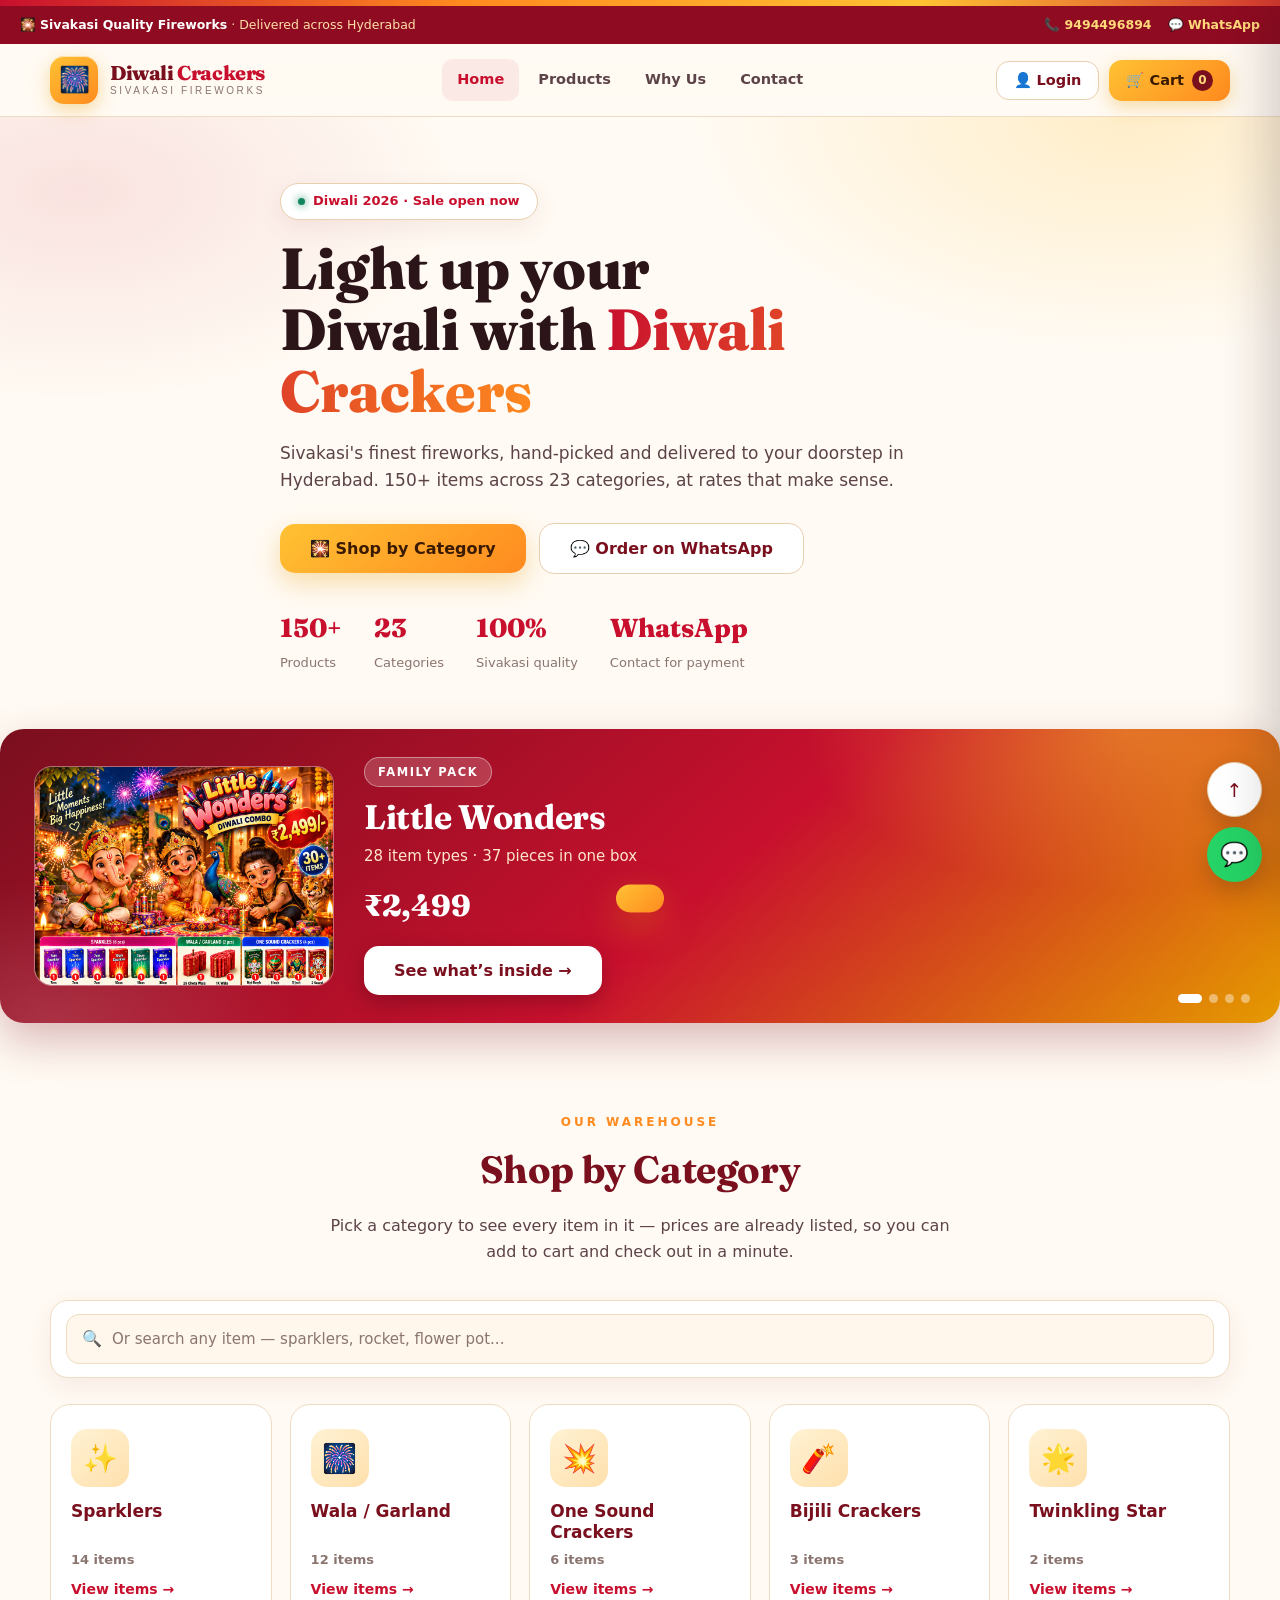
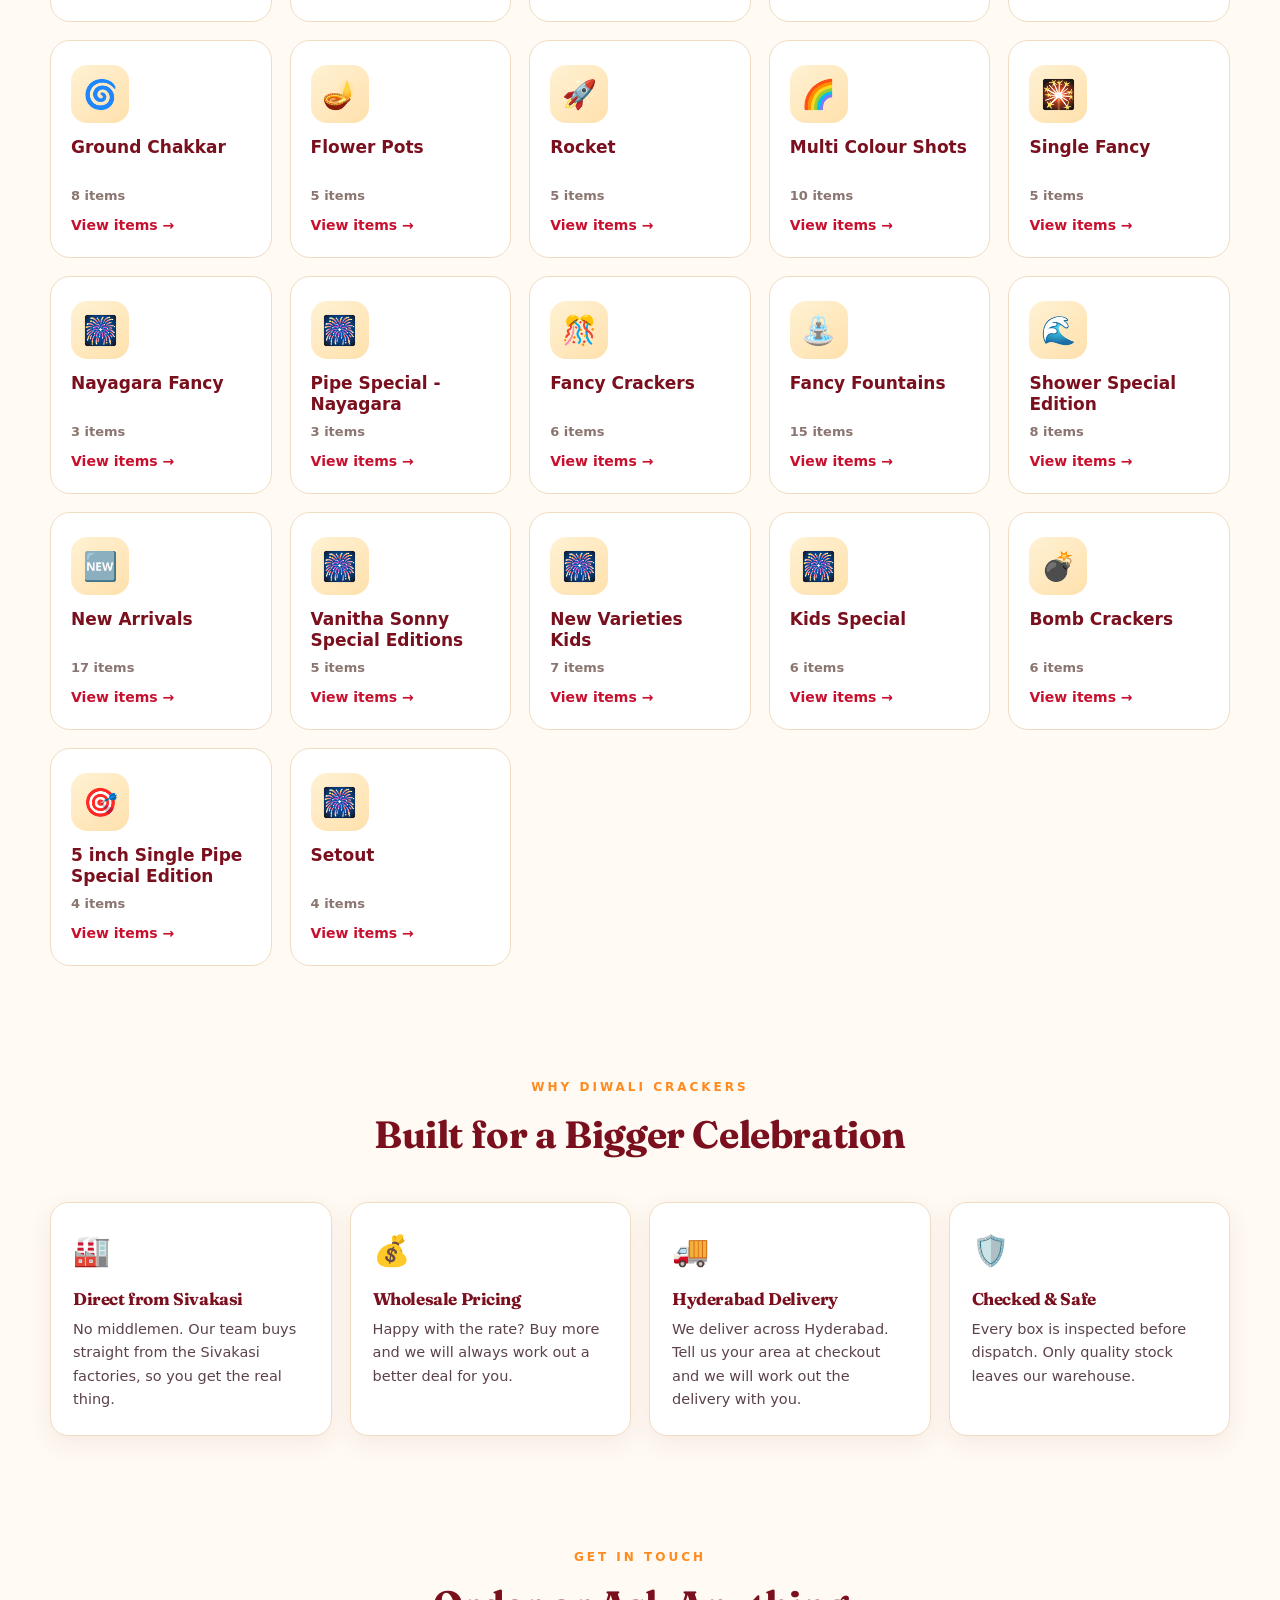
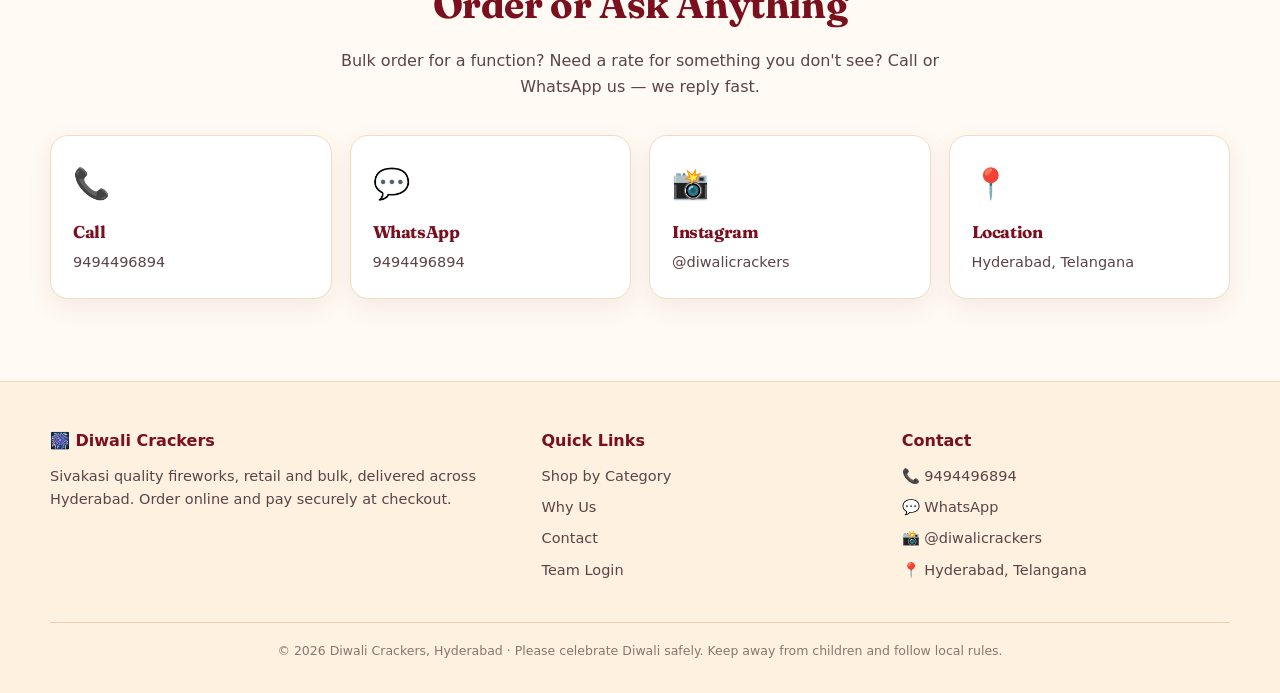
==== commit 86ceccc1: "combo names, UPI replaced with WhatsApp, bomb and kit images" ====
--- a/index.html
+++ b/index.html
@@ -7,7 +7,7 @@
 <meta name="description" content="Diwali Crackers — Sivakasi quality fireworks delivered across Hyderabad. Sparklers, flower pots, rockets, chakkars, aerial shots and more." />
 
 
-<style type="text/css">@font-face {font-family:'Outfit';font-style:normal;font-weight:300;src:url(/cf-fonts/v/outfit/5.2.8/latin/wght/normal.woff2);unicode-range:U+0000-00FF,U+0131,U+0152-0153,U+02BB-02BC,U+02C6,U+02DA,U+02DC,U+0304,U+0308,U+0329,U+2000-206F,U+20AC,U+2122,U+2191,U+2193,U+2212,U+2215,U+FEFF,U+FFFD;font-display:swap;}@font-face {font-family:'Outfit';font-style:normal;font-weight:300;src:url(/cf-fonts/v/outfit/5.2.8/latin-ext/wght/normal.woff2);unicode-range:U+0100-02BA,U+02BD-02C5,U+02C7-02CC,U+02CE-02D7,U+02DD-02FF,U+0304,U+0308,U+0329,U+1D00-1DBF,U+1E00-1E9F,U+1EF2-1EFF,U+2020,U+20A0-20AB,U+20AD-20C0,U+2113,U+2C60-2C7F,U+A720-A7FF;font-display:swap;}@font-face {font-family:'Outfit';font-style:normal;font-weight:400;src:url(/cf-fonts/v/outfit/5.2.8/latin-ext/wght/normal.woff2);unicode-range:U+0100-02BA,U+02BD-02C5,U+02C7-02CC,U+02CE-02D7,U+02DD-02FF,U+0304,U+0308,U+0329,U+1D00-1DBF,U+1E00-1E9F,U+1EF2-1EFF,U+2020,U+20A0-20AB,U+20AD-20C0,U+2113,U+2C60-2C7F,U+A720-A7FF;font-display:swap;}@font-face {font-family:'Outfit';font-style:normal;font-weight:400;src:url(/cf-fonts/v/outfit/5.2.8/latin/wght/normal.woff2);unicode-range:U+0000-00FF,U+0131,U+0152-0153,U+02BB-02BC,U+02C6,U+02DA,U+02DC,U+0304,U+0308,U+0329,U+2000-206F,U+20AC,U+2122,U+2191,U+2193,U+2212,U+2215,U+FEFF,U+FFFD;font-display:swap;}@font-face {font-family:'Outfit';font-style:normal;font-weight:500;src:url(/cf-fonts/v/outfit/5.2.8/latin/wght/normal.woff2);unicode-range:U+0000-00FF,U+0131,U+0152-0153,U+02BB-02BC,U+02C6,U+02DA,U+02DC,U+0304,U+0308,U+0329,U+2000-206F,U+20AC,U+2122,U+2191,U+2193,U+2212,U+2215,U+FEFF,U+FFFD;font-display:swap;}@font-face {font-family:'Outfit';font-style:normal;font-weight:500;src:url(/cf-fonts/v/outfit/5.2.8/latin-ext/wght/normal.woff2);unicode-range:U+0100-02BA,U+02BD-02C5,U+02C7-02CC,U+02CE-02D7,U+02DD-02FF,U+0304,U+0308,U+0329,U+1D00-1DBF,U+1E00-1E9F,U+1EF2-1EFF,U+2020,U+20A0-20AB,U+20AD-20C0,U+2113,U+2C60-2C7F,U+A720-A7FF;font-display:swap;}@font-face {font-family:'Outfit';font-style:normal;font-weight:600;src:url(/cf-fonts/v/outfit/5.2.8/latin-ext/wght/normal.woff2);unicode-range:U+0100-02BA,U+02BD-02C5,U+02C7-02CC,U+02CE-02D7,U+02DD-02FF,U+0304,U+0308,U+0329,U+1D00-1DBF,U+1E00-1E9F,U+1EF2-1EFF,U+2020,U+20A0-20AB,U+20AD-20C0,U+2113,U+2C60-2C7F,U+A720-A7FF;font-display:swap;}@font-face {font-family:'Outfit';font-style:normal;font-weight:600;src:url(/cf-fonts/v/outfit/5.2.8/latin/wght/normal.woff2);unicode-range:U+0000-00FF,U+0131,U+0152-0153,U+02BB-02BC,U+02C6,U+02DA,U+02DC,U+0304,U+0308,U+0329,U+2000-206F,U+20AC,U+2122,U+2191,U+2193,U+2212,U+2215,U+FEFF,U+FFFD;font-display:swap;}@font-face {font-family:'Outfit';font-style:normal;font-weight:700;src:url(/cf-fonts/v/outfit/5.2.8/latin-ext/wght/normal.woff2);unicode-range:U+0100-02BA,U+02BD-02C5,U+02C7-02CC,U+02CE-02D7,U+02DD-02FF,U+0304,U+0308,U+0329,U+1D00-1DBF,U+1E00-1E9F,U+1EF2-1EFF,U+2020,U+20A0-20AB,U+20AD-20C0,U+2113,U+2C60-2C7F,U+A720-A7FF;font-display:swap;}@font-face {font-family:'Outfit';font-style:normal;font-weight:700;src:url(/cf-fonts/v/outfit/5.2.8/latin/wght/normal.woff2);unicode-range:U+0000-00FF,U+0131,U+0152-0153,U+02BB-02BC,U+02C6,U+02DA,U+02DC,U+0304,U+0308,U+0329,U+2000-206F,U+20AC,U+2122,U+2191,U+2193,U+2212,U+2215,U+FEFF,U+FFFD;font-display:swap;}@font-face {font-family:'Outfit';font-style:normal;font-weight:800;src:url(/cf-fonts/v/outfit/5.2.8/latin/wght/normal.woff2);unicode-range:U+0000-00FF,U+0131,U+0152-0153,U+02BB-02BC,U+02C6,U+02DA,U+02DC,U+0304,U+0308,U+0329,U+2000-206F,U+20AC,U+2122,U+2191,U+2193,U+2212,U+2215,U+FEFF,U+FFFD;font-display:swap;}@font-face {font-family:'Outfit';font-style:normal;font-weight:800;src:url(/cf-fonts/v/outfit/5.2.8/latin-ext/wght/normal.woff2);unicode-range:U+0100-02BA,U+02BD-02C5,U+02C7-02CC,U+02CE-02D7,U+02DD-02FF,U+0304,U+0308,U+0329,U+1D00-1DBF,U+1E00-1E9F,U+1EF2-1EFF,U+2020,U+20A0-20AB,U+20AD-20C0,U+2113,U+2C60-2C7F,U+A720-A7FF;font-display:swap;}@font-face {font-family:'Fraunces';font-style:normal;font-weight:600;src:url(/cf-fonts/v/fraunces/5.2.9/latin/opsz/normal.woff2);unicode-range:U+0000-00FF,U+0131,U+0152-0153,U+02BB-02BC,U+02C6,U+02DA,U+02DC,U+0304,U+0308,U+0329,U+2000-206F,U+20AC,U+2122,U+2191,U+2193,U+2212,U+2215,U+FEFF,U+FFFD;font-display:swap;}@font-face {font-family:'Fraunces';font-style:normal;font-weight:600;src:url(/cf-fonts/v/fraunces/5.2.9/latin-ext/opsz/normal.woff2);unicode-range:U+0100-02BA,U+02BD-02C5,U+02C7-02CC,U+02CE-02D7,U+02DD-02FF,U+0304,U+0308,U+0329,U+1D00-1DBF,U+1E00-1E9F,U+1EF2-1EFF,U+2020,U+20A0-20AB,U+20AD-20C0,U+2113,U+2C60-2C7F,U+A720-A7FF;font-display:swap;}@font-face {font-family:'Fraunces';font-style:normal;font-weight:600;src:url(/cf-fonts/v/fraunces/5.2.9/vietnamese/opsz/normal.woff2);unicode-range:U+0102-0103,U+0110-0111,U+0128-0129,U+0168-0169,U+01A0-01A1,U+01AF-01B0,U+0300-0301,U+0303-0304,U+0308-0309,U+0323,U+0329,U+1EA0-1EF9,U+20AB;font-display:swap;}@font-face {font-family:'Fraunces';font-style:normal;font-weight:800;src:url(/cf-fonts/v/fraunces/5.2.9/latin/opsz/normal.woff2);unicode-range:U+0000-00FF,U+0131,U+0152-0153,U+02BB-02BC,U+02C6,U+02DA,U+02DC,U+0304,U+0308,U+0329,U+2000-206F,U+20AC,U+2122,U+2191,U+2193,U+2212,U+2215,U+FEFF,U+FFFD;font-display:swap;}@font-face {font-family:'Fraunces';font-style:normal;font-weight:800;src:url(/cf-fonts/v/fraunces/5.2.9/latin-ext/opsz/normal.woff2);unicode-range:U+0100-02BA,U+02BD-02C5,U+02C7-02CC,U+02CE-02D7,U+02DD-02FF,U+0304,U+0308,U+0329,U+1D00-1DBF,U+1E00-1E9F,U+1EF2-1EFF,U+2020,U+20A0-20AB,U+20AD-20C0,U+2113,U+2C60-2C7F,U+A720-A7FF;font-display:swap;}@font-face {font-family:'Fraunces';font-style:normal;font-weight:800;src:url(/cf-fonts/v/fraunces/5.2.9/vietnamese/opsz/normal.woff2);unicode-range:U+0102-0103,U+0110-0111,U+0128-0129,U+0168-0169,U+01A0-01A1,U+01AF-01B0,U+0300-0301,U+0303-0304,U+0308-0309,U+0323,U+0329,U+1EA0-1EF9,U+20AB;font-display:swap;}</style>
+<style type="text/css">@font-face {font-family:'Outfit';font-style:normal;font-weight:300;src:url(/cf-fonts/v/outfit/5.2.8/latin/wght/normal.woff2);unicode-range:U+0000-00FF,U+0131,U+0152-0153,U+02BB-02BC,U+02C6,U+02DA,U+02DC,U+0304,U+0308,U+0329,U+2000-206F,U+20AC,U+2122,U+2191,U+2193,U+2212,U+2215,U+FEFF,U+FFFD;font-display:swap;}@font-face {font-family:'Outfit';font-style:normal;font-weight:300;src:url(/cf-fonts/v/outfit/5.2.8/latin-ext/wght/normal.woff2);unicode-range:U+0100-02BA,U+02BD-02C5,U+02C7-02CC,U+02CE-02D7,U+02DD-02FF,U+0304,U+0308,U+0329,U+1D00-1DBF,U+1E00-1E9F,U+1EF2-1EFF,U+2020,U+20A0-20AB,U+20AD-20C0,U+2113,U+2C60-2C7F,U+A720-A7FF;font-display:swap;}@font-face {font-family:'Outfit';font-style:normal;font-weight:400;src:url(/cf-fonts/v/outfit/5.2.8/latin-ext/wght/normal.woff2);unicode-range:U+0100-02BA,U+02BD-02C5,U+02C7-02CC,U+02CE-02D7,U+02DD-02FF,U+0304,U+0308,U+0329,U+1D00-1DBF,U+1E00-1E9F,U+1EF2-1EFF,U+2020,U+20A0-20AB,U+20AD-20C0,U+2113,U+2C60-2C7F,U+A720-A7FF;font-display:swap;}@font-face {font-family:'Outfit';font-style:normal;font-weight:400;src:url(/cf-fonts/v/outfit/5.2.8/latin/wght/normal.woff2);unicode-range:U+0000-00FF,U+0131,U+0152-0153,U+02BB-02BC,U+02C6,U+02DA,U+02DC,U+0304,U+0308,U+0329,U+2000-206F,U+20AC,U+2122,U+2191,U+2193,U+2212,U+2215,U+FEFF,U+FFFD;font-display:swap;}@font-face {font-family:'Outfit';font-style:normal;font-weight:500;src:url(/cf-fonts/v/outfit/5.2.8/latin/wght/normal.woff2);unicode-range:U+0000-00FF,U+0131,U+0152-0153,U+02BB-02BC,U+02C6,U+02DA,U+02DC,U+0304,U+0308,U+0329,U+2000-206F,U+20AC,U+2122,U+2191,U+2193,U+2212,U+2215,U+FEFF,U+FFFD;font-display:swap;}@font-face {font-family:'Outfit';font-style:normal;font-weight:500;src:url(/cf-fonts/v/outfit/5.2.8/latin-ext/wght/normal.woff2);unicode-range:U+0100-02BA,U+02BD-02C5,U+02C7-02CC,U+02CE-02D7,U+02DD-02FF,U+0304,U+0308,U+0329,U+1D00-1DBF,U+1E00-1E9F,U+1EF2-1EFF,U+2020,U+20A0-20AB,U+20AD-20C0,U+2113,U+2C60-2C7F,U+A720-A7FF;font-display:swap;}@font-face {font-family:'Outfit';font-style:normal;font-weight:600;src:url(/cf-fonts/v/outfit/5.2.8/latin/wght/normal.woff2);unicode-range:U+0000-00FF,U+0131,U+0152-0153,U+02BB-02BC,U+02C6,U+02DA,U+02DC,U+0304,U+0308,U+0329,U+2000-206F,U+20AC,U+2122,U+2191,U+2193,U+2212,U+2215,U+FEFF,U+FFFD;font-display:swap;}@font-face {font-family:'Outfit';font-style:normal;font-weight:600;src:url(/cf-fonts/v/outfit/5.2.8/latin-ext/wght/normal.woff2);unicode-range:U+0100-02BA,U+02BD-02C5,U+02C7-02CC,U+02CE-02D7,U+02DD-02FF,U+0304,U+0308,U+0329,U+1D00-1DBF,U+1E00-1E9F,U+1EF2-1EFF,U+2020,U+20A0-20AB,U+20AD-20C0,U+2113,U+2C60-2C7F,U+A720-A7FF;font-display:swap;}@font-face {font-family:'Outfit';font-style:normal;font-weight:700;src:url(/cf-fonts/v/outfit/5.2.8/latin/wght/normal.woff2);unicode-range:U+0000-00FF,U+0131,U+0152-0153,U+02BB-02BC,U+02C6,U+02DA,U+02DC,U+0304,U+0308,U+0329,U+2000-206F,U+20AC,U+2122,U+2191,U+2193,U+2212,U+2215,U+FEFF,U+FFFD;font-display:swap;}@font-face {font-family:'Outfit';font-style:normal;font-weight:700;src:url(/cf-fonts/v/outfit/5.2.8/latin-ext/wght/normal.woff2);unicode-range:U+0100-02BA,U+02BD-02C5,U+02C7-02CC,U+02CE-02D7,U+02DD-02FF,U+0304,U+0308,U+0329,U+1D00-1DBF,U+1E00-1E9F,U+1EF2-1EFF,U+2020,U+20A0-20AB,U+20AD-20C0,U+2113,U+2C60-2C7F,U+A720-A7FF;font-display:swap;}@font-face {font-family:'Outfit';font-style:normal;font-weight:800;src:url(/cf-fonts/v/outfit/5.2.8/latin/wght/normal.woff2);unicode-range:U+0000-00FF,U+0131,U+0152-0153,U+02BB-02BC,U+02C6,U+02DA,U+02DC,U+0304,U+0308,U+0329,U+2000-206F,U+20AC,U+2122,U+2191,U+2193,U+2212,U+2215,U+FEFF,U+FFFD;font-display:swap;}@font-face {font-family:'Outfit';font-style:normal;font-weight:800;src:url(/cf-fonts/v/outfit/5.2.8/latin-ext/wght/normal.woff2);unicode-range:U+0100-02BA,U+02BD-02C5,U+02C7-02CC,U+02CE-02D7,U+02DD-02FF,U+0304,U+0308,U+0329,U+1D00-1DBF,U+1E00-1E9F,U+1EF2-1EFF,U+2020,U+20A0-20AB,U+20AD-20C0,U+2113,U+2C60-2C7F,U+A720-A7FF;font-display:swap;}@font-face {font-family:'Fraunces';font-style:normal;font-weight:600;src:url(/cf-fonts/v/fraunces/5.2.9/latin-ext/opsz/normal.woff2);unicode-range:U+0100-02BA,U+02BD-02C5,U+02C7-02CC,U+02CE-02D7,U+02DD-02FF,U+0304,U+0308,U+0329,U+1D00-1DBF,U+1E00-1E9F,U+1EF2-1EFF,U+2020,U+20A0-20AB,U+20AD-20C0,U+2113,U+2C60-2C7F,U+A720-A7FF;font-display:swap;}@font-face {font-family:'Fraunces';font-style:normal;font-weight:600;src:url(/cf-fonts/v/fraunces/5.2.9/latin/opsz/normal.woff2);unicode-range:U+0000-00FF,U+0131,U+0152-0153,U+02BB-02BC,U+02C6,U+02DA,U+02DC,U+0304,U+0308,U+0329,U+2000-206F,U+20AC,U+2122,U+2191,U+2193,U+2212,U+2215,U+FEFF,U+FFFD;font-display:swap;}@font-face {font-family:'Fraunces';font-style:normal;font-weight:600;src:url(/cf-fonts/v/fraunces/5.2.9/vietnamese/opsz/normal.woff2);unicode-range:U+0102-0103,U+0110-0111,U+0128-0129,U+0168-0169,U+01A0-01A1,U+01AF-01B0,U+0300-0301,U+0303-0304,U+0308-0309,U+0323,U+0329,U+1EA0-1EF9,U+20AB;font-display:swap;}@font-face {font-family:'Fraunces';font-style:normal;font-weight:800;src:url(/cf-fonts/v/fraunces/5.2.9/latin-ext/opsz/normal.woff2);unicode-range:U+0100-02BA,U+02BD-02C5,U+02C7-02CC,U+02CE-02D7,U+02DD-02FF,U+0304,U+0308,U+0329,U+1D00-1DBF,U+1E00-1E9F,U+1EF2-1EFF,U+2020,U+20A0-20AB,U+20AD-20C0,U+2113,U+2C60-2C7F,U+A720-A7FF;font-display:swap;}@font-face {font-family:'Fraunces';font-style:normal;font-weight:800;src:url(/cf-fonts/v/fraunces/5.2.9/vietnamese/opsz/normal.woff2);unicode-range:U+0102-0103,U+0110-0111,U+0128-0129,U+0168-0169,U+01A0-01A1,U+01AF-01B0,U+0300-0301,U+0303-0304,U+0308-0309,U+0323,U+0329,U+1EA0-1EF9,U+20AB;font-display:swap;}@font-face {font-family:'Fraunces';font-style:normal;font-weight:800;src:url(/cf-fonts/v/fraunces/5.2.9/latin/opsz/normal.woff2);unicode-range:U+0000-00FF,U+0131,U+0152-0153,U+02BB-02BC,U+02C6,U+02DA,U+02DC,U+0304,U+0308,U+0329,U+2000-206F,U+20AC,U+2122,U+2191,U+2193,U+2212,U+2215,U+FEFF,U+FFFD;font-display:swap;}</style>
 <link rel="stylesheet" href="ui.css" />
 </head>
 <body>
@@ -62,7 +62,7 @@
         <div class="stat"><b>150+</b><span>Products</span></div>
         <div class="stat"><b>23</b><span>Categories</span></div>
         <div class="stat"><b>100%</b><span>Sivakasi quality</span></div>
-        <div class="stat"><b>UPI</b><span>Cards &amp; netbanking</span></div>
+        <div class="stat"><b>WhatsApp</b><span>Contact for payment</span></div>
       </div>
     </div>
 
@@ -173,7 +173,7 @@
     <div class="saved" id="drSaved"></div>
     <div class="min-note" id="drMinNote"></div>
     <button class="btn gold" style="width:100%;justify-content:center" id="checkout">Proceed to Checkout →</button>
-    <p class="hint" style="text-align:center;margin-top:10px">Secure online payment at checkout</p>
+    <p class="hint" style="text-align:center;margin-top:10px">Place the order, then contact us on WhatsApp to pay</p>
   </div>
 </aside>
 
